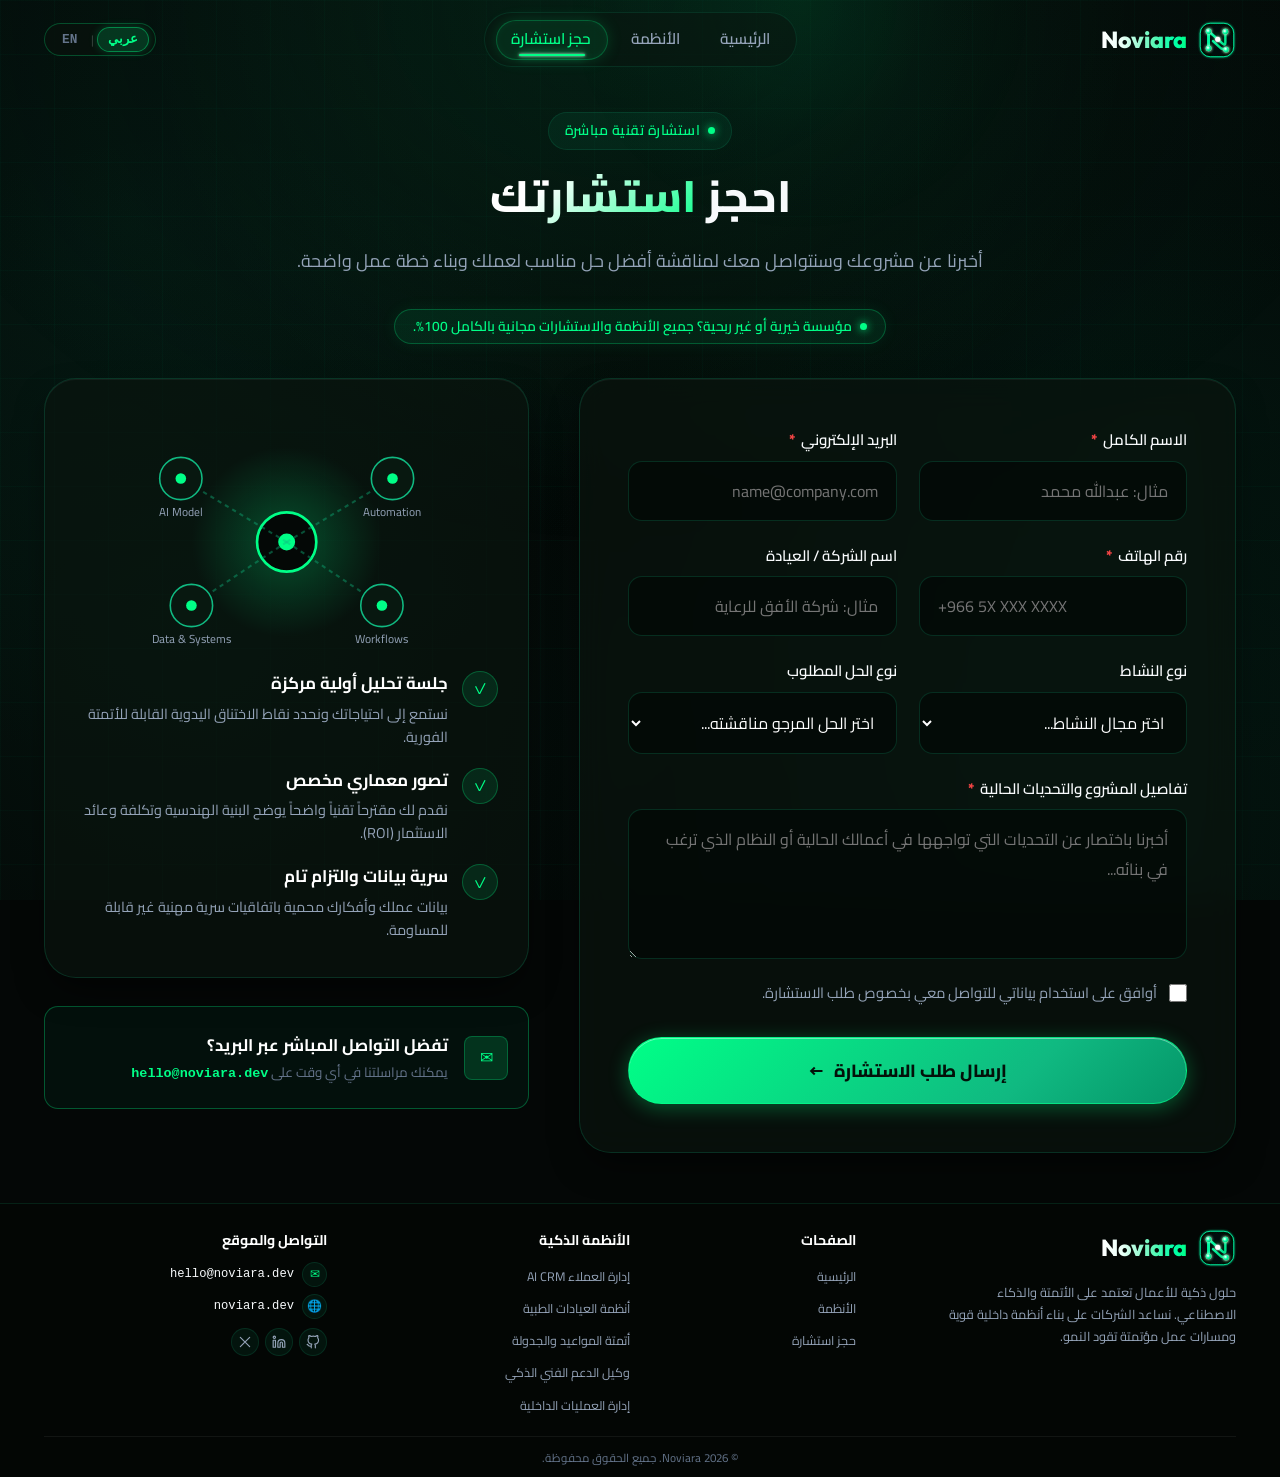
==== consultation.html @ 5fcab83d "wefjwkjfw" ====
<!DOCTYPE html>
<html lang="ar" dir="rtl">
<head>
  <meta charset="UTF-8">
  <meta name="viewport" content="width=device-width, initial-scale=1.0">
  <title>احجز استشارتك | Noviara</title>
  <meta name="description" content="احجز استشارة تقنية مخصصة مع فريق Noviara لمناقشة أتمتة أعمالك وبناء أنظمة ذكية تعتمد على الذكاء الاصطناعي.">
  <link rel="canonical" href="https://noviara.dev/consultation.html">

  <!-- Instant language & direction initialization -->
  <script>
    (function () {
      try {
        var params = new URLSearchParams(window.location.search);
        var urlLang = params.get('lang');
        var cookieMatch = document.cookie.match(/(?:^|;\s*)noviara_language=([^;]+)/);
        var cookieLang = cookieMatch ? cookieMatch[1] : null;
        var storageLang = localStorage.getItem('noviara_language') || localStorage.getItem('language');
        var sessionLang = sessionStorage.getItem('noviara_language');
        var lang = (urlLang === 'en' || urlLang === 'ar') ? urlLang : (storageLang || sessionLang || cookieLang || 'ar');
        if (lang === 'en' || lang === 'ar') {
          try { localStorage.setItem('noviara_language', lang); } catch (e) {}
          try { sessionStorage.setItem('noviara_language', lang); } catch (e) {}
        }
        document.documentElement.lang = lang;
        document.documentElement.dir = (lang === 'en') ? 'ltr' : 'rtl';
      } catch (e) { }
    })();
  </script>

  <!-- Open Graph -->
  <meta property="og:type" content="website">
  <meta property="og:url" content="https://noviara.dev/consultation.html">
  <meta property="og:title" content="احجز استشارتك | Noviara">
  <meta property="og:description" content="أخبرنا عن مشروعك وسنتواصل معك لمناقشة أفضل حل مناسب لعملك وبناء خطة عمل واضحة.">
  <meta property="og:site_name" content="Noviara">
  <meta property="og:image" content="https://noviara.dev/assets/images/og-preview.svg">
  <meta property="og:image:width" content="1200">
  <meta property="og:image:height" content="630">

  <!-- Twitter Card -->
  <meta name="twitter:card" content="summary_large_image">
  <meta name="twitter:title" content="احجز استشارتك | Noviara">
  <meta name="twitter:description" content="أخبرنا عن مشروعك وسنتواصل معك لمناقشة أفضل حل مناسب لعملك.">
  <meta name="twitter:image" content="https://noviara.dev/assets/images/og-preview.svg">
  <meta name="theme-color" content="#040706">

  <!-- Favicon -->
  <link rel="icon" type="image/svg+xml" href="assets/images/favicon.svg?v=3">

  <!-- Google Fonts (Optimized Non-blocking) -->
  <link rel="preconnect" href="https://fonts.googleapis.com">
  <link rel="preconnect" href="https://fonts.gstatic.com" crossorigin>
  <link rel="stylesheet" href="https://fonts.googleapis.com/css2?family=Cairo:wght@300;400;500;600;700;800;900&family=IBM+Plex+Sans+Arabic:wght@300;400;500;600;700&family=Outfit:wght@600;700;800;900&display=swap">

  <!-- Stylesheet -->
  <link rel="stylesheet" href="css/style.css">
</head>
<body>
  <a href="#main-content" class="skip-link" data-i18n="skip_link">تخطي إلى المحتوى الرئيسي</a>

  <!-- Ambient Cursor Glow for Desktop -->
  <div class="cursor-ambient-glow" aria-hidden="true"></div>

  <!-- Background Grid Subtle Texture -->
  <div class="bg-grid-overlay" aria-hidden="true"></div>

  <!-- Header / Navigation -->
  <header class="site-header" id="site-header">
    <div class="container header-container">
      <!-- Logo on right (in RTL) -->
      <a href="index.html" class="brand-logo" aria-label="Noviara الصفحة الرئيسية" data-i18n-aria="brand_title">
        <div class="logo-icon" aria-hidden="true">
          <img src="assets/images/logo-icon.svg?v=3" alt="Noviara" width="38" height="38">
        </div>
        <span class="brand-name">Noviara</span>
      </a>

      <!-- Navigation in Center -->
      <nav class="main-nav" aria-label="التنقل الأساسي" data-i18n-aria="nav_aria">
        <ul class="nav-links">
          <div class="nav-indicator" aria-hidden="true"></div>
          <li><a href="index.html" class="nav-link" data-i18n="nav_home">الرئيسية</a></li>
          <li><a href="systems.html" class="nav-link" data-i18n="nav_systems">الأنظمة</a></li>
          <li><a href="consultation.html" class="nav-link active" data-i18n="nav_consultation">حجز استشارة</a></li>
        </ul>
      </nav>

      <!-- Header Actions (in RTL) -->
      <div class="header-actions">
        <!-- Language Switcher (AR ⇄ EN) -->
        <div class="lang-switcher" role="group" aria-label="تبديل اللغة / Switch Language">
          <button type="button" class="lang-btn lang-btn-ar active" data-lang="ar" aria-label="العربية">عربي</button>
          <span class="lang-divider" aria-hidden="true">|</span>
          <button type="button" class="lang-btn lang-btn-en" data-lang="en" aria-label="English">EN</button>
        </div>

        <!-- Mobile Toggle Button -->
        <button class="mobile-toggle" aria-label="فتح القائمة الرئيسية" aria-expanded="false" aria-controls="mobile-menu-drawer" data-i18n-aria="mobile_toggle_aria">
          <span></span>
          <span></span>
        </button>
      </div>
    </div>
  </header>

  <!-- Mobile Menu Drawer -->
  <div class="mobile-menu" id="mobile-menu-drawer" aria-hidden="true">
    <div class="mobile-menu-links">
      <a href="index.html" class="mobile-menu-link">
        <span data-i18n="nav_home">الرئيسية</span>
        <span>←</span>
      </a>
      <a href="systems.html" class="mobile-menu-link">
        <span data-i18n="nav_systems">الأنظمة</span>
        <span>←</span>
      </a>
      <a href="consultation.html" class="mobile-menu-link active">
        <span data-i18n="nav_consultation">حجز استشارة</span>
        <span>←</span>
      </a>
    </div>
    <div class="mobile-lang-switcher-wrap">
      <div class="lang-switcher" role="group" aria-label="تبديل اللغة / Switch Language">
        <button type="button" class="lang-btn lang-btn-ar active" data-lang="ar">عربي</button>
        <span class="lang-divider" aria-hidden="true">|</span>
        <button type="button" class="lang-btn lang-btn-en" data-lang="en">EN</button>
      </div>
    </div>
    <a href="consultation.html" class="btn btn-primary mobile-menu-cta">
      <span data-i18n="nav_cta_mobile">احجز استشارتك الآن</span>
      <span class="btn-icon">←</span>
    </a>
  </div>

  <!-- Main Content -->
  <main id="main-content">

    <section class="consultation-section">
      <div class="container">
        
        <!-- Section Header -->
        <div class="section-header reveal">
          <div class="section-tag">
            <span class="dot"></span>
            <span data-i18n="consult_tag">استشارة تقنية مباشرة</span>
          </div>
          <h1 class="section-title">
            <span data-i18n="consult_title_1">احجز</span> <span class="text-gradient" data-i18n="consult_title_2">استشارتك</span>
          </h1>
          <p class="section-subtitle" data-i18n="consult_subtitle">
            أخبرنا عن مشروعك وسنتواصل معك لمناقشة أفضل حل مناسب لعملك وبناء خطة عمل واضحة.
          </p>
          <div style="margin-top: 18px;">
            <div class="systems-impact-pill">
              <span class="impact-badge-dot"></span>
              <span data-i18n="systems_impact_note">مؤسسة خيرية أو غير ربحية؟ جميع الأنظمة والاستشارات مجانية بالكامل 100%.</span>
            </div>
          </div>
        </div>

        <!-- Consultation Two-Column Layout -->
        <div class="consultation-layout">
          
          <!-- Column 1: Consultation Form & Success State -->
          <div class="consultation-form-card reveal">

            <!-- Active Form -->
            <form id="consultation-form" novalidate>
              <div class="form-grid">
                
                <!-- Field 1: Full Name (Required) -->
                <div class="form-group" data-field="fullName">
                  <label for="fullName" class="form-label">
                    <span data-i18n="form_name_label">الاسم الكامل</span>
                    <span class="required-dot" title="مطلوب">*</span>
                  </label>
                  <input type="text" id="fullName" class="form-control" placeholder="مثال: عبدالله محمد" data-i18n-placeholder="form_name_placeholder" autocomplete="name" required>
                  <div class="form-error-msg" role="alert" data-i18n="form_name_error">يرجى إدخال اسمك الكامل بشكل صحيح (3 أحرف على الأقل).</div>
                </div>

                <!-- Field 2: Email (Required) -->
                <div class="form-group" data-field="email">
                  <label for="email" class="form-label">
                    <span data-i18n="form_email_label">البريد الإلكتروني</span>
                    <span class="required-dot" title="مطلوب">*</span>
                  </label>
                  <input type="email" id="email" class="form-control" placeholder="name@company.com" data-i18n-placeholder="form_email_placeholder" autocomplete="email" required>
                  <div class="form-error-msg" role="alert" data-i18n="form_email_error">يرجى إدخال بريد إلكتروني صحيح (مثال: name@company.com).</div>
                </div>

                <!-- Field 3: Phone (Required) -->
                <div class="form-group" data-field="phone">
                  <label for="phone" class="form-label">
                    <span data-i18n="form_phone_label">رقم الهاتف</span>
                    <span class="required-dot" title="مطلوب">*</span>
                  </label>
                  <input type="tel" id="phone" class="form-control" placeholder="+966 5X XXX XXXX" data-i18n-placeholder="form_phone_placeholder" autocomplete="tel" required>
                  <div class="form-error-msg" role="alert" data-i18n="form_phone_error">يرجى إدخال رقم هاتف صحيح مع مفتاح الدولة أو كود الاتصال.</div>
                </div>

                <!-- Field 4: Company Name (Optional) -->
                <div class="form-group">
                  <label for="companyName" class="form-label">
                    <span data-i18n="form_company_label">اسم الشركة / العيادة</span>
                  </label>
                  <input type="text" id="companyName" class="form-control" placeholder="مثال: شركة الأفق للرعاية" data-i18n-placeholder="form_company_placeholder" autocomplete="organization">
                </div>

                <!-- Field 5: Business Type / Industry (Optional) -->
                <div class="form-group">
                  <label for="businessType" class="form-label">
                    <span data-i18n="form_business_type_label">نوع النشاط</span>
                  </label>
                  <select id="businessType" class="form-control">
                    <option value="" data-i18n="opt_select_industry">اختر مجال النشاط...</option>
                    <option value="clinic" data-i18n="opt_clinic">عيادات ومراكز طبية</option>
                    <option value="company" data-i18n="opt_company">شركة تجارية أو مهنية</option>
                    <option value="startup" data-i18n="opt_startup">شركة ناشئة (Startup)</option>
                    <option value="ecommerce" data-i18n="opt_ecommerce">متجر إلكتروني</option>
                    <option value="consulting" data-i18n="opt_consulting">مكتب استشارات</option>
                    <option value="realestate" data-i18n="opt_realestate">عقارات وإدارة أملاك</option>
                    <option value="other" data-i18n="opt_other">قطاع آخر</option>
                  </select>
                </div>

                <!-- Field 6: Solution Type -->
                <div class="form-group">
                  <label for="solutionType" class="form-label">
                    <span data-i18n="form_solution_type_label">نوع الحل المطلوب</span>
                  </label>
                  <select id="solutionType" class="form-control">
                    <option value="" data-i18n="opt_select_solution">اختر الحل المرجو مناقشته...</option>
                    <option value="ai-automation" data-i18n="opt_ai_automation">أتمتة العمليات بالذكاء الاصطناعي (AI Automation)</option>
                    <option value="crm" data-i18n="opt_crm">نظام إدارة العملاء الذكي (AI + CRM)</option>
                    <option value="clinic-system" data-i18n="opt_clinic_system">نظام إدارة العيادات والمراكز الطبية</option>
                    <option value="scheduling" data-i18n="opt_scheduling">نظام أتمتة المواعيد والجدولة</option>
                    <option value="support-agent" data-i18n="opt_support_agent">وكيل خدمة العملاء الذكي (AI Support)</option>
                    <option value="internal-system" data-i18n="opt_internal_system">نظام إدارة داخلي مخصص (Internal ERP)</option>
                    <option value="analytics" data-i18n="opt_analytics">نظام تحليلات وتقارير تنبؤية</option>
                    <option value="custom" data-i18n="opt_custom_solution">استشارة عامة لتحديد الحل الأنسب</option>
                  </select>
                </div>

                <!-- Field 7: Project Details (Required - min length) -->
                <div class="form-group full-width" data-field="projectDetails">
                  <label for="projectDetails" class="form-label">
                    <span data-i18n="form_details_label">تفاصيل المشروع والتحديات الحالية</span>
                    <span class="required-dot" title="مطلوب">*</span>
                  </label>
                  <textarea id="projectDetails" class="form-control" rows="4" placeholder="أخبرنا باختصار عن التحديات التي تواجهها في أعمالك الحالية أو النظام الذي ترغب في بنائه..." data-i18n-placeholder="form_details_placeholder" required></textarea>
                  <div class="form-error-msg" role="alert" data-i18n="form_details_error">يرجى كتابة تفاصيل مشروعك (على الأقل 10 أحرف).</div>
                </div>

                <!-- Field 8: Consent Checkbox (Required) -->
                <div class="form-group full-width" data-field="termsAgreement">
                  <label class="form-checkbox-label">
                    <input type="checkbox" id="termsAgreement" required>
                    <span data-i18n="form_terms_text">أوافق على استخدام بياناتي للتواصل معي بخصوص طلب الاستشارة.</span>
                  </label>
                  <div class="form-error-msg" role="alert" data-i18n="form_terms_error">يرجى الموافقة على شروط التواصل للمتابعة.</div>
                </div>

              </div>

              <!-- Submit Button -->
              <div style="margin-top: 32px;">
                <button type="submit" id="submit-consult-btn" class="btn btn-primary btn-lg btn-glow-pulse" style="width: 100%;">
                  <span data-i18n="form_submit_btn">إرسال طلب الاستشارة</span>
                  <span class="btn-icon">←</span>
                </button>
              </div>
            </form>

            <!-- Success State View (Revealed after valid submit) -->
            <div id="form-success-box" class="form-success-box" aria-live="polite">
              <div class="success-icon-wrap" aria-hidden="true">
                <svg width="44" height="44" viewBox="0 0 24 24" fill="none" stroke="currentColor" stroke-width="3" stroke-linecap="round" stroke-linejoin="round">
                  <polyline points="20 6 9 17 4 12"></polyline>
                </svg>
              </div>
              <h2 class="success-title" data-i18n="success_title">تم استلام طلبك بنجاح</h2>
              <p class="success-desc" data-i18n="success_desc">
                شكرًا لتواصلك مع Noviara. تم استلام تفاصيل مشروعك، وسيقوم أحد مهندسينا بدراستها والتواصل معك قريبًا لمناقشة أفضل خطة حلول تناسب عملك.
              </p>
              
              <div class="reference-ticket">
                <span data-i18n="success_ref_label">رقم التذكرة المرجعي:</span>
                <strong id="ticket-ref-code">NOV-2026-8491</strong>
              </div>

              <div class="success-actions" style="display: flex; gap: 14px; justify-content: center; flex-wrap: wrap;">
                <a id="whatsapp-confirm-btn" href="#" target="_blank" rel="noopener noreferrer" class="btn btn-primary btn-glow-pulse" style="background: linear-gradient(135deg, #25D366 0%, #128C7E 100%); border-color: #25D366; color: #ffffff;">
                  <span data-i18n="success_whatsapp_btn">متابعة فورية عبر واتساب</span>
                  <span class="btn-icon">💬</span>
                </a>
                <button type="button" id="reset-form-btn" class="btn btn-secondary">
                  <span data-i18n="success_reset_btn">إرسال طلب استشارة آخر</span>
                </button>
              </div>
            </div>

          </div>

          <!-- Column 2: Side Visual & Trust Features -->
          <div class="consultation-info-col reveal reveal-delay-2">
            
            <div class="consultation-visual-canvas-card">
              <!-- Animated SVG Illustration for Connected Workflows -->
              <div class="consultation-graphic-svg" aria-hidden="true">
                <svg viewBox="0 0 400 240" fill="none" xmlns="http://www.w3.org/2000/svg">
                  <defs>
                    <radialGradient id="consult-grad" cx="50%" cy="50%" r="50%">
                      <stop offset="0%" stop-color="#00ff87" stop-opacity="0.25"/>
                      <stop offset="100%" stop-color="#00ff87" stop-opacity="0"/>
                    </radialGradient>
                  </defs>
                  
                  <circle cx="200" cy="120" r="90" fill="url(#consult-grad)"/>
                  
                  <!-- Central Connected System -->
                  <circle cx="200" cy="120" r="28" fill="#040806" stroke="#00ff87" stroke-width="2.5"/>
                  <circle cx="200" cy="120" r="8" fill="#00ff87"/>
                  
                  <!-- Satellite Nodes -->
                  <g>
                    <!-- Node 1: AI Brain -->
                    <line x1="200" y1="120" x2="100" y2="60" stroke="rgba(16, 185, 129, 0.4)" stroke-width="2" stroke-dasharray="4,4"/>
                    <circle cx="100" cy="60" r="20" fill="#081810" stroke="#10b981" stroke-width="1.5"/>
                    <circle cx="100" cy="60" r="5" fill="#00ff87"/>
                    <text x="100" y="95" fill="#94a3b8" font-size="11" font-family="'Cairo', sans-serif" text-anchor="middle">AI Model</text>
                    
                    <!-- Node 2: Automation -->
                    <line x1="200" y1="120" x2="300" y2="60" stroke="rgba(16, 185, 129, 0.4)" stroke-width="2" stroke-dasharray="4,4"/>
                    <circle cx="300" cy="60" r="20" fill="#081810" stroke="#10b981" stroke-width="1.5"/>
                    <circle cx="300" cy="60" r="5" fill="#00ff87"/>
                    <text x="300" y="95" fill="#94a3b8" font-size="11" font-family="'Cairo', sans-serif" text-anchor="middle">Automation</text>
                    
                    <!-- Node 3: Database & CRM -->
                    <line x1="200" y1="120" x2="110" y2="180" stroke="rgba(16, 185, 129, 0.4)" stroke-width="2" stroke-dasharray="4,4"/>
                    <circle cx="110" cy="180" r="20" fill="#081810" stroke="#10b981" stroke-width="1.5"/>
                    <circle cx="110" cy="180" r="5" fill="#00ff87"/>
                    <text x="110" y="215" fill="#94a3b8" font-size="11" font-family="'Cairo', sans-serif" text-anchor="middle">Data & Systems</text>
                    
                    <!-- Node 4: Workflows -->
                    <line x1="200" y1="120" x2="290" y2="180" stroke="rgba(16, 185, 129, 0.4)" stroke-width="2" stroke-dasharray="4,4"/>
                    <circle cx="290" cy="180" r="20" fill="#081810" stroke="#10b981" stroke-width="1.5"/>
                    <circle cx="290" cy="180" r="5" fill="#00ff87"/>
                    <text x="290" y="215" fill="#94a3b8" font-size="11" font-family="'Cairo', sans-serif" text-anchor="middle">Workflows</text>
                  </g>
                </svg>
              </div>

              <!-- Perks & Consultation Guarantees -->
              <div class="info-perks-list">
                <div class="info-perk-item">
                  <div class="info-perk-icon">✓</div>
                  <div class="info-perk-text">
                    <h4 data-i18n="side_perk1_title">جلسة تحليل أولية مركزة</h4>
                    <p data-i18n="side_perk1_desc">نستمع إلى احتياجاتك ونحدد نقاط الاختناق اليدوية القابلة للأتمتة الفورية.</p>
                  </div>
                </div>

                <div class="info-perk-item">
                  <div class="info-perk-icon">✓</div>
                  <div class="info-perk-text">
                    <h4 data-i18n="side_perk2_title">تصور معماري مخصص</h4>
                    <p data-i18n="side_perk2_desc">نقدم لك مقترحاً تقنياً واضحاً يوضح البنية الهندسية وتكلفة وعائد الاستثمار (ROI).</p>
                  </div>
                </div>

                <div class="info-perk-item">
                  <div class="info-perk-icon">✓</div>
                  <div class="info-perk-text">
                    <h4 data-i18n="side_perk3_title">سرية بيانات والتزام تام</h4>
                    <p data-i18n="side_perk3_desc">بيانات عملك وأفكارك محمية باتفاقيات سرية مهنية غير قابلة للمساومة.</p>
                  </div>
                </div>
              </div>
            </div>

            <!-- Direct Contact Card -->
            <div class="sector-card" style="background: rgba(16, 185, 129, 0.05); border-color: rgba(0, 255, 135, 0.3);">
              <div class="sector-icon" style="background: rgba(0, 255, 135, 0.15);">
                ✉
              </div>
              <div class="sector-info">
                <h4 data-i18n="side_direct_contact_title">تفضل التواصل المباشر عبر البريد؟</h4>
                <p><span data-i18n="side_direct_contact_sub">يمكنك مراسلتنا في أي وقت على</span> <a href="mailto:hello@noviara.dev" style="color: var(--green-neon); font-family: var(--font-mono); font-weight: 700;">hello@noviara.dev</a></p>
              </div>
            </div>

          </div>

        </div>

      </div>
    </section>

  </main>

  <!-- Footer -->
  <footer class="site-footer">
    <div class="container">
      <div class="footer-top">
        <!-- Brand Info -->
        <div class="footer-brand">
          <a href="index.html" class="brand-logo" aria-label="Noviara" data-i18n-aria="brand_title">
            <div class="logo-icon" aria-hidden="true">
              <img src="assets/images/logo-icon.svg?v=3" alt="Noviara" width="38" height="38">
            </div>
            <span class="brand-name">Noviara</span>
          </a>
          <p data-i18n="footer_desc">
            حلول ذكية للأعمال تعتمد على الأتمتة والذكاء الاصطناعي. نساعد الشركات على بناء أنظمة داخلية قوية ومسارات عمل مؤتمتة تقود النمو.
          </p>
        </div>

        <!-- Links Column 1 -->
        <div class="footer-col">
          <h4 class="footer-col-title" data-i18n="footer_col_pages">الصفحات</h4>
          <ul class="footer-links-list">
            <li><a href="index.html" data-i18n="nav_home">الرئيسية</a></li>
            <li><a href="systems.html" data-i18n="nav_systems">الأنظمة</a></li>
            <li><a href="consultation.html" data-i18n="nav_consultation">حجز استشارة</a></li>
          </ul>
        </div>

        <!-- Links Column 2 -->
        <div class="footer-col">
          <h4 class="footer-col-title" data-i18n="footer_col_systems">الأنظمة الذكية</h4>
          <ul class="footer-links-list">
            <li><a href="systems.html#system-crm" data-i18n="footer_crm">إدارة العملاء AI CRM</a></li>
            <li><a href="systems.html#system-clinic" data-i18n="footer_clinic">أنظمة العيادات الطبية</a></li>
            <li><a href="systems.html#system-scheduling" data-i18n="footer_scheduling">أتمتة المواعيد والجدولة</a></li>
            <li><a href="systems.html#system-support" data-i18n="footer_support">وكيل الدعم الفني الذكي</a></li>
            <li><a href="systems.html#system-erp" data-i18n="footer_erp">إدارة العمليات الداخلية</a></li>
          </ul>
        </div>

        <!-- Contact & Domain -->
        <div class="footer-col">
          <h4 class="footer-col-title" data-i18n="footer_col_contact">التواصل والموقع</h4>
          <div class="footer-contact-item">
            <span class="footer-contact-icon">✉</span>
            <a href="mailto:hello@noviara.dev">hello@noviara.dev</a>
          </div>
          <div class="footer-contact-item">
            <span class="footer-contact-icon">🌐</span>
            <a href="https://noviara.dev">noviara.dev</a>
          </div>
          <div class="social-pills-row">
            <a href="https://github.com/noviara" target="_blank" rel="noopener noreferrer" class="social-pill" aria-label="GitHub Noviara" title="GitHub">
              <svg width="18" height="18" viewBox="0 0 24 24" fill="none" stroke="currentColor" stroke-width="2" stroke-linecap="round" stroke-linejoin="round">
                <path d="M9 19c-5 1.5-5-2.5-7-3m14 6v-3.87a3.37 3.37 0 0 0-.94-2.61c3.14-.35 6.44-1.54 6.44-7A5.44 5.44 0 0 0 20 4.77 5.07 5.07 0 0 0 19.91 1S18.73.65 16 2.48a13.38 13.38 0 0 0-7 0C6.27.65 5.09 1 5.09 1A5.07 5.07 0 0 0 5 4.77a5.44 5.44 0 0 0-1.5 3.78c0 5.42 3.3 6.61 6.44 7A3.37 3.37 0 0 0 9 18.13V22"></path>
              </svg>
            </a>
            <a href="https://linkedin.com/company/noviara" target="_blank" rel="noopener noreferrer" class="social-pill" aria-label="LinkedIn Noviara" title="LinkedIn">
              <svg width="18" height="18" viewBox="0 0 24 24" fill="none" stroke="currentColor" stroke-width="2" stroke-linecap="round" stroke-linejoin="round">
                <path d="M16 8a6 6 0 0 1 6 6v7h-4v-7a2 2 0 0 0-2-2 2 2 0 0 0-2 2v7h-4v-7a6 6 0 0 1 6-6z"></path>
                <rect x="2" y="9" width="4" height="12"></rect>
                <circle cx="4" cy="4" r="2"></circle>
              </svg>
            </a>
            <a href="https://x.com/noviara_dev" target="_blank" rel="noopener noreferrer" class="social-pill" aria-label="X Noviara" title="X">
              <svg width="18" height="18" viewBox="0 0 24 24" fill="none" stroke="currentColor" stroke-width="2" stroke-linecap="round" stroke-linejoin="round">
                <path d="M4 4l16 16M4 20L20 4"></path>
              </svg>
            </a>
          </div>
        </div>
      </div>

      <div class="footer-bottom">
        <p data-i18n="footer_copy">© 2026 Noviara. جميع الحقوق محفوظة.</p>
      </div>
    </div>
  </footer>

  <!-- Scripts -->
  <script src="js/i18n.js"></script>
  <script src="js/form.js"></script>
  <script src="js/main.js"></script>
</body>
</html>
---- css/style.css ----
/* ==========================================================================
   NOVIARA - Core Stylesheet
   Futuristic, Premium AI Automation & Business Systems
   Domain: noviara.dev | Arabic RTL First
   ========================================================================== */
/* --- Root Design System & Variables --- */
:root {
  /* Colors */
  --bg-primary: #040706;
  --bg-surface: #070e0a;
  --bg-surface-elevated: #0c1811;
  --bg-card: rgba(10, 21, 15, 0.65);
  --bg-card-hover: rgba(14, 28, 20, 0.85);
  --bg-glass: rgba(7, 14, 10, 0.75);
  
  /* Green Palette */
  --green-primary: #10b981;
  --green-neon: #00ff87;
  --green-accent: #05f283;
  --green-light: #6ee7b7;
  --green-dark: #043d2c;
  --green-deep: #022419;
  
  /* Glows */
  --green-glow: rgba(0, 255, 135, 0.25);
  --green-glow-subtle: rgba(16, 185, 129, 0.12);
  --green-glow-strong: rgba(0, 255, 135, 0.45);
  --glow-radial: radial-gradient(circle, rgba(0, 255, 135, 0.15) 0%, rgba(4, 7, 6, 0) 70%);
  
  /* Borders */
  --border-subtle: rgba(16, 185, 129, 0.15);
  --border-card: rgba(16, 185, 129, 0.2);
  --border-hover: rgba(0, 255, 135, 0.5);
  --border-focus: rgba(0, 255, 135, 0.6);
  
  /* Typography */
  --text-primary: #f8fafc;
  --text-secondary: #94a3b8;
  --text-muted: #64748b;
  --text-light: #ffffff;
  --text-green: #00ff87;
  
  /* Fonts */
  --font-main: 'Cairo', 'IBM Plex Sans Arabic', -apple-system, BlinkMacSystemFont, 'Segoe UI', Roboto, sans-serif;
  --font-display: 'Cairo', sans-serif;
  --font-mono: 'SFMono-Regular', Consolas, 'Liberation Mono', Menlo, Courier, monospace;
  
  /* Layout & Metrics */
  --container-max: 1240px;
  --header-height: 80px;
  --radius-sm: 8px;
  --radius-md: 14px;
  --radius-lg: 22px;
  --radius-xl: 32px;
  --radius-full: 9999px;
  
  /* Transitions */
  --transition-fast: 0.2s cubic-bezier(0.16, 1, 0.3, 1);
  --transition-base: 0.35s cubic-bezier(0.16, 1, 0.3, 1);
  --transition-smooth: 0.5s cubic-bezier(0.16, 1, 0.3, 1);
  --transition-spring: 0.6s cubic-bezier(0.34, 1.56, 0.64, 1);
  
  /* Shadows */
  --shadow-sm: 0 4px 12px rgba(0, 0, 0, 0.4);
  --shadow-card: 0 16px 36px -10px rgba(0, 0, 0, 0.7), inset 0 1px 0 rgba(255, 255, 255, 0.05);
  --shadow-card-hover: 0 24px 48px -12px rgba(0, 255, 135, 0.15), 0 0 25px rgba(0, 255, 135, 0.1), inset 0 1px 0 rgba(0, 255, 135, 0.2);
  --shadow-glow: 0 0 30px rgba(0, 255, 135, 0.25);
  --shadow-glow-lg: 0 0 60px rgba(0, 255, 135, 0.3);
}

/* --- Base & Reset --- */
*, *::before, *::after {
  box-sizing: border-box;
  margin: 0;
  padding: 0;
}

html {
  font-size: 16px;
  scroll-behavior: smooth;
  -webkit-font-smoothing: antialiased;
  -moz-osx-font-smoothing: grayscale;
  text-rendering: optimizeLegibility;
  background-color: var(--bg-primary);
  color: var(--text-primary);
  direction: rtl;
  overflow-x: hidden;
  max-width: 100%;
}

/* --- Cross-Document View Transitions --- */
@view-transition {
  navigation: auto;
}

::view-transition-old(root) {
  animation: 160ms cubic-bezier(0.4, 0, 1, 1) both vt-page-fade-out;
}

::view-transition-new(root) {
  animation: 240ms cubic-bezier(0, 0, 0.2, 1) both vt-page-fade-in;
}

@keyframes vt-page-fade-out {
  from { opacity: 1; transform: scale(1); }
  to { opacity: 0; transform: scale(0.997); }
}

@keyframes vt-page-fade-in {
  from { opacity: 0; transform: scale(1.003); }
  to { opacity: 1; transform: scale(1); }
}

body {
  font-family: var(--font-main);
  background-color: var(--bg-primary);
  background-image: 
    radial-gradient(circle at 50% 0%, rgba(0, 255, 135, 0.08) 0%, transparent 45%),
    radial-gradient(circle at 10% 25%, rgba(4, 61, 44, 0.25) 0%, transparent 40%),
    radial-gradient(circle at 90% 45%, rgba(2, 36, 25, 0.35) 0%, transparent 45%),
    radial-gradient(circle at 15% 70%, rgba(16, 185, 129, 0.08) 0%, transparent 40%),
    radial-gradient(circle at 85% 90%, rgba(4, 61, 44, 0.25) 0%, transparent 45%);
  background-attachment: fixed;
  background-repeat: no-repeat;
  background-size: 100% 100%;
  color: var(--text-primary);
  line-height: 1.7;
  overflow-x: hidden;
  max-width: 100%;
  position: relative;
  min-height: 100vh;
  direction: rtl;
  text-align: right;
}

::selection {
  background-color: rgba(0, 255, 135, 0.25);
  color: #ffffff;
}

img, svg, canvas {
  display: block;
  max-width: 100%;
}

a {
  color: inherit;
  text-decoration: none;
  transition: color var(--transition-fast);
}

button, input, textarea, select {
  font-family: inherit;
  font-size: inherit;
  color: inherit;
  border: none;
  outline: none;
  background: none;
}

button {
  cursor: pointer;
}

ul, ol {
  list-style: none;
}

/* --- Accessibility & Focus --- */
:focus-visible {
  outline: 2px solid var(--green-neon);
  outline-offset: 3px;
}

.skip-link {
  position: absolute;
  top: -60px;
  right: 20px;
  background: var(--green-neon);
  color: #040806;
  font-weight: 700;
  padding: 10px 20px;
  border-radius: var(--radius-sm);
  z-index: 10000;
  transition: top 0.2s ease;
}

.skip-link:focus {
  top: 20px;
}

/* --- Container & Utilities --- */
.container {
  width: 100%;
  max-width: var(--container-max);
  margin-left: auto;
  margin-right: auto;
  padding-left: 24px;
  padding-right: 24px;
}

@media (max-width: 600px) {
  .container {
    padding-left: 16px;
    padding-right: 16px;
  }
}

.section {
  padding: 48px 0;
  position: relative;
}

@media (max-width: 768px) {
  .section {
    padding: 28px 0;
  }
}

.section-header {
  text-align: center;
  max-width: 760px;
  margin: 0 auto 34px;
}

@media (max-width: 768px) {
  .section-header {
    margin: 0 auto 24px;
  }
}

.section-tag {
  display: inline-flex;
  align-items: center;
  gap: 8px;
  padding: 6px 16px;
  background: rgba(16, 185, 129, 0.08);
  border: 1px solid var(--border-subtle);
  border-radius: var(--radius-full);
  color: var(--green-neon);
  font-size: 0.88rem;
  font-weight: 600;
  letter-spacing: 0.5px;
  margin-bottom: 18px;
}

.section-tag .dot {
  width: 7px;
  height: 7px;
  border-radius: 50%;
  background: var(--green-neon);
  box-shadow: 0 0 10px var(--green-neon);
  animation: pulse-dot 2s infinite ease-in-out;
}

.section-title {
  font-size: clamp(2rem, 3.5vw, 2.75rem);
  font-weight: 800;
  line-height: 1.3;
  margin-bottom: 20px;
  color: var(--text-primary);
}

.section-title .text-gradient {
  background: linear-gradient(135deg, #ffffff 30%, var(--green-neon) 100%);
  -webkit-background-clip: text;
  -webkit-text-fill-color: transparent;
}

.section-subtitle {
  font-size: 1.12rem;
  color: var(--text-secondary);
  line-height: 1.8;
}

/* --- Background Noise & Grid Overlay --- */
.bg-grid-overlay {
  position: fixed;
  top: 0;
  left: 0;
  right: 0;
  bottom: 0;
  background-image: 
    linear-gradient(to right, rgba(16, 185, 129, 0.045) 1px, transparent 1px),
    linear-gradient(to bottom, rgba(16, 185, 129, 0.045) 1px, transparent 1px);
  background-size: 54px 54px;
  pointer-events: none;
  z-index: 0;
  opacity: 0.9;
}

.bg-radial-glow {
  position: absolute;
  width: min(500px, 80vw);
  height: min(500px, 80vw);
  border-radius: 50%;
  background: radial-gradient(circle, rgba(0, 255, 135, 0.12) 0%, rgba(4, 7, 6, 0) 70%);
  pointer-events: none;
  z-index: 0;
  filter: blur(40px);
}

/* --- Interactive Ambient Cursor Glow --- */
.cursor-ambient-glow {
  position: fixed;
  width: 480px;
  height: 480px;
  border-radius: 50%;
  background: radial-gradient(circle, rgba(0, 255, 135, 0.07) 0%, rgba(16, 185, 129, 0.02) 40%, rgba(4, 7, 6, 0) 70%);
  pointer-events: none;
  z-index: 1;
  transform: translate(-50%, -50%);
  transition: opacity 0.4s ease;
  will-change: transform;
}

@media (max-width: 1024px) {
  .cursor-ambient-glow {
    display: none;
  }
}

/* --- Header / Navigation --- */
.site-header {
  position: fixed;
  top: 0;
  right: 0;
  left: 0;
  height: var(--header-height);
  z-index: 1000;
  transition: background-color var(--transition-base), border-color var(--transition-base), backdrop-filter var(--transition-base);
  border-bottom: 1px solid transparent;
  view-transition-name: main-site-header;
}

.site-header.scrolled {
  background-color: rgba(4, 7, 6, 0.85);
  backdrop-filter: blur(18px);
  -webkit-backdrop-filter: blur(18px);
  border-bottom: 1px solid rgba(16, 185, 129, 0.18);
  box-shadow: 0 10px 30px rgba(0, 0, 0, 0.5);
}

.header-container {
  display: flex;
  align-items: center;
  justify-content: space-between;
  height: 100%;
}

/* Brand Logo */
.brand-logo {
  display: inline-flex;
  align-items: center;
  gap: 11px;
  font-size: 1.45rem;
  font-weight: 800;
  letter-spacing: -0.5px;
  color: #ffffff;
  user-select: none;
  flex-shrink: 0;
  text-decoration: none;
  transition: transform 0.25s cubic-bezier(0.16, 1, 0.3, 1);
}

.brand-logo .logo-icon {
  width: 38px;
  height: 38px;
  display: flex;
  align-items: center;
  justify-content: center;
  position: relative;
  flex-shrink: 0;
  transition: transform 0.3s cubic-bezier(0.34, 1.56, 0.64, 1);
  will-change: transform;
}

.brand-logo .logo-icon::after {
  content: '';
  position: absolute;
  inset: -6px;
  border-radius: 14px;
  background: radial-gradient(circle, rgba(0, 255, 168, 0.45) 0%, transparent 72%);
  opacity: 0.3;
  transform: scale(0.9);
  pointer-events: none;
  z-index: -1;
  animation: neuralPulseGlow 3.5s ease-in-out infinite alternate;
  will-change: opacity, transform;
}

.brand-logo:hover {
  transform: translateY(-1px);
}

.brand-logo:hover .logo-icon {
  transform: scale(1.08);
}

.brand-logo:hover .logo-icon::after {
  opacity: 0.95;
  transform: scale(1.22);
  animation-play-state: paused;
}

.brand-logo .logo-icon img,
.brand-logo .logo-icon svg {
  width: 100%;
  height: 100%;
  display: block;
  object-fit: contain;
}

.brand-logo .brand-name {
  font-family: 'Outfit', 'Cairo', sans-serif;
  font-weight: 800;
  background: linear-gradient(90deg, #ffffff 0%, #ebfff8 24%, #60f7b8 60%, #00ffa8 85%, #00ff87 100%);
  -webkit-background-clip: text;
  -webkit-text-fill-color: transparent;
  letter-spacing: -0.3px;
  line-height: 1;
  transition: filter 0.3s ease, letter-spacing 0.3s ease;
}

.brand-logo:hover .brand-name {
  filter: drop-shadow(0 0 16px rgba(0, 255, 168, 0.45));
  letter-spacing: -0.1px;
}

@keyframes neuralPulseGlow {
  0% {
    opacity: 0.2;
    transform: scale(0.85);
  }
  100% {
    opacity: 0.75;
    transform: scale(1.12);
  }
}

/* Navigation Links */
.main-nav {
  display: flex;
  align-items: center;
}

.nav-links {
  display: flex;
  align-items: center;
  gap: 8px;
  background: rgba(10, 20, 15, 0.55);
  border: 1px solid var(--border-subtle);
  padding: 6px 10px;
  border-radius: var(--radius-full);
  backdrop-filter: blur(14px);
  -webkit-backdrop-filter: blur(14px);
  position: relative;
  isolation: isolate;
  list-style: none;
}

.nav-links li {
  list-style: none;
  display: flex;
  align-items: center;
}

.nav-indicator {
  position: absolute;
  top: 0;
  left: 0;
  border-radius: var(--radius-full);
  background: rgba(0, 255, 135, 0.09);
  border: 1px solid rgba(0, 255, 135, 0.25);
  box-shadow: 0 0 16px rgba(0, 255, 135, 0.16), inset 0 0 10px rgba(0, 255, 135, 0.05);
  pointer-events: none;
  z-index: 0;
  opacity: 0;
  transform: translate3d(0, 0, 0);
  transition: transform 0.32s cubic-bezier(0.16, 1, 0.3, 1),
              width 0.32s cubic-bezier(0.16, 1, 0.3, 1),
              height 0.32s cubic-bezier(0.16, 1, 0.3, 1),
              opacity 0.2s ease;
  will-change: transform, width, height;
}

.nav-indicator::after {
  content: '';
  position: absolute;
  bottom: 3px;
  left: 20%;
  right: 20%;
  height: 2px;
  background: var(--green-neon);
  border-radius: var(--radius-full);
  box-shadow: 0 0 8px var(--green-neon), 0 0 3px #ffffff;
}

.nav-link {
  font-size: 0.96rem;
  font-weight: 600;
  color: var(--text-secondary);
  padding: 7px 16px;
  border-radius: var(--radius-full);
  position: relative;
  z-index: 1;
  transition: color var(--transition-fast);
  display: inline-block;
  text-decoration: none;
  white-space: nowrap;
}

.nav-link:hover {
  color: #ffffff;
}

.nav-link.active {
  color: var(--green-neon);
}

/* Fallback styling when JS indicator has not yet initialized */
.nav-links:not(.indicator-active) .nav-link.active {
  background: rgba(0, 255, 135, 0.09);
  border: 1px solid rgba(0, 255, 135, 0.25);
  box-shadow: 0 0 14px rgba(0, 255, 135, 0.12);
}

.nav-links:not(.indicator-active) .nav-link.active::after {
  content: '';
  position: absolute;
  bottom: 3px;
  left: 20%;
  right: 20%;
  height: 2px;
  background: var(--green-neon);
  border-radius: 2px;
  box-shadow: 0 0 8px var(--green-neon);
}

/* Header Action / CTA */
.header-actions {
  display: flex;
  align-items: center;
  gap: 16px;
}

@media (min-width: 901px) {
  .brand-logo,
  .header-actions {
    flex: 1 1 0%;
  }
  .header-actions {
    justify-content: flex-end;
  }
}

/* --- Language Switcher (AR / EN) --- */
.lang-switcher {
  display: inline-flex;
  align-items: center;
  background: rgba(8, 18, 13, 0.75);
  border: 1px solid rgba(0, 255, 135, 0.25);
  border-radius: var(--radius-full);
  padding: 3px 6px;
  backdrop-filter: blur(12px);
  -webkit-backdrop-filter: blur(12px);
  gap: 2px;
  user-select: none;
  transition: all var(--transition-fast);
}

.lang-switcher:hover {
  border-color: rgba(0, 255, 135, 0.5);
  box-shadow: 0 0 14px rgba(0, 255, 135, 0.18);
}

.lang-btn {
  background: transparent;
  border: 1px solid transparent;
  color: var(--text-muted);
  font-family: var(--font-mono);
  font-size: 0.8rem;
  font-weight: 700;
  padding: 4px 10px;
  border-radius: var(--radius-full);
  cursor: pointer;
  transition: all var(--transition-fast);
  line-height: 1.2;
}

.lang-btn:hover {
  color: #ffffff;
}

.lang-btn.active {
  background: rgba(0, 255, 135, 0.16);
  color: var(--green-neon);
  border-color: rgba(0, 255, 135, 0.4);
  box-shadow: 0 0 10px rgba(0, 255, 135, 0.2);
}

.lang-divider {
  color: rgba(255, 255, 255, 0.2);
  font-size: 0.75rem;
  line-height: 1;
  padding: 0 1px;
}

.mobile-lang-switcher-wrap {
  display: flex;
  justify-content: center;
  margin: 16px 0;
}

/* Mobile Toggle */
.mobile-toggle {
  display: none;
  flex-direction: column;
  justify-content: center;
  align-items: center;
  width: 44px;
  height: 44px;
  border-radius: var(--radius-sm);
  background: rgba(16, 185, 129, 0.08);
  border: 1px solid var(--border-subtle);
  color: #ffffff;
  padding: 0;
  z-index: 1002;
  transition: background var(--transition-fast);
}

.mobile-toggle span {
  display: block;
  width: 22px;
  height: 2px;
  background-color: #ffffff;
  border-radius: 2px;
  transition: transform 0.3s ease, opacity 0.3s ease, background-color 0.3s ease;
}

.mobile-toggle span:nth-child(1) {
  transform: translateY(-4px);
}
.mobile-toggle span:nth-child(2) {
  transform: translateY(4px);
}

.mobile-toggle.active span:nth-child(1) {
  transform: translateY(1px) rotate(45deg);
  background-color: var(--green-neon);
}
.mobile-toggle.active span:nth-child(2) {
  transform: translateY(-1px) rotate(-45deg);
  background-color: var(--green-neon);
}

/* Mobile Drawer */
.mobile-menu {
  display: none;
}

@media (max-width: 900px) {
  .main-nav {
    display: none;
  }
  .header-actions .btn-header-cta {
    display: none;
  }
  .mobile-toggle {
    display: flex;
  }
  
  .mobile-menu {
    display: block;
    position: fixed;
    top: 0;
    right: 0;
    width: 100%;
    height: 100vh;
    background: rgba(4, 7, 6, 0.97);
    backdrop-filter: blur(25px);
    -webkit-backdrop-filter: blur(25px);
    z-index: 1001;
    padding: 100px 28px 40px;
    transform: translateY(-100%);
    opacity: 0;
    visibility: hidden;
    transition: transform 0.4s cubic-bezier(0.16, 1, 0.3, 1), opacity 0.3s ease, visibility 0.4s;
    overflow-y: auto;
  }
  
  .mobile-menu.open {
    transform: translateY(0);
    opacity: 1;
    visibility: visible;
  }
  
  .mobile-menu-links {
    display: flex;
    flex-direction: column;
    gap: 16px;
    margin-bottom: 36px;
  }
  
  .mobile-menu-link {
    font-size: 1.35rem;
    font-weight: 700;
    color: var(--text-primary);
    padding: 14px 18px;
    border-radius: var(--radius-md);
    background: rgba(16, 185, 129, 0.04);
    border: 1px solid var(--border-subtle);
    display: flex;
    align-items: center;
    justify-content: space-between;
    transition: all 0.2s ease;
  }
  
  .mobile-menu-link:hover,
  .mobile-menu-link.active {
    color: var(--green-neon);
    background: rgba(0, 255, 135, 0.08);
    border-color: var(--green-neon);
  }

  /* إخفاء مستطيل حجز استشارة من روابط القائمة في الموبايل لمنع التكرار البصري */
  .mobile-menu-links .mobile-menu-link[href*="consultation"] {
    display: none;
  }

  .mobile-menu-cta {
    width: 100%;
    text-align: center;
    padding: 16px;
    font-size: 1.1rem;
  }
}

/* --- Buttons --- */
.btn {
  display: inline-flex;
  align-items: center;
  justify-content: center;
  gap: 10px;
  font-weight: 700;
  border-radius: var(--radius-full);
  padding: 12px 26px;
  font-size: 0.98rem;
  transition: all var(--transition-base);
  position: relative;
  overflow: hidden;
  white-space: nowrap;
  user-select: none;
}

.btn-primary {
  background: linear-gradient(135deg, #00ff87 0%, #10b981 70%, #059669 100%);
  color: #031109;
  font-weight: 800;
  box-shadow: 0 4px 20px rgba(0, 255, 135, 0.3), inset 0 1px 0 rgba(255, 255, 255, 0.4);
  border: 1px solid rgba(0, 255, 135, 0.6);
}

.btn-primary:hover {
  transform: translateY(-2px);
  box-shadow: 0 8px 30px rgba(0, 255, 135, 0.45), 0 0 15px rgba(0, 255, 135, 0.3);
  color: #020b06;
}

.btn-primary:active {
  transform: translateY(0);
}

.btn-secondary {
  background: rgba(12, 24, 18, 0.6);
  color: #ffffff;
  border: 1px solid var(--border-subtle);
  backdrop-filter: blur(10px);
  -webkit-backdrop-filter: blur(10px);
}

.btn-secondary:hover {
  background: rgba(16, 185, 129, 0.15);
  border-color: var(--green-neon);
  color: var(--green-neon);
  transform: translateY(-2px);
  box-shadow: 0 4px 20px rgba(0, 255, 135, 0.15);
}

.btn-glow-pulse {
  animation: button-pulse 3s infinite ease-in-out;
}

@keyframes button-pulse {
  0%, 100% {
    box-shadow: 0 4px 20px rgba(0, 255, 135, 0.3);
  }
  50% {
    box-shadow: 0 4px 32px rgba(0, 255, 135, 0.55), 0 0 15px rgba(0, 255, 135, 0.3);
  }
}

.btn-lg {
  padding: 16px 36px;
  font-size: 1.1rem;
}

.btn-icon {
  display: inline-flex;
  align-items: center;
  justify-content: center;
  transition: transform var(--transition-fast);
}

.btn:hover .btn-icon {
  transform: translateX(-4px); /* in RTL, moving left is forward */
}

/* --- Hero Section --- */
.hero-section {
  min-height: 100vh;
  display: flex;
  align-items: center;
  position: relative;
  padding-top: calc(var(--header-height) + 30px);
  padding-bottom: 38px;
  overflow: hidden;
  max-width: 100vw;
  contain: paint;
}

.hero-section::after {
  content: '';
  position: absolute;
  bottom: 0;
  left: 0;
  right: 0;
  height: 90px;
  background: linear-gradient(to bottom, transparent 0%, rgba(4, 7, 6, 0.45) 50%, #040706 100%);
  pointer-events: none;
  z-index: 2;
}

#hero-canvas {
  position: absolute;
  top: 0;
  left: 0;
  width: 100%;
  height: 100%;
  pointer-events: auto;
  z-index: 1;
}

.hero-glow-bg {
  position: absolute;
  top: 15%;
  left: 50%;
  transform: translateX(-50%);
  width: min(650px, 90vw);
  height: min(650px, 90vw);
  border-radius: 50%;
  background: radial-gradient(circle, rgba(0, 255, 135, 0.14) 0%, rgba(16, 185, 129, 0.05) 40%, rgba(4, 7, 6, 0) 70%);
  filter: blur(50px);
  pointer-events: none;
  z-index: 1;
}

.hero-container {
  position: relative;
  z-index: 3;
  display: grid;
  grid-template-columns: 1.15fr 0.85fr;
  align-items: center;
  gap: clamp(32px, 4vw, 56px);
}

@media (max-width: 1024px) {
  .hero-container {
    grid-template-columns: 1fr;
    text-align: center;
    gap: 40px;
  }
}

@media (max-width: 600px) {
  .hero-section {
    min-height: auto;
    padding-top: calc(var(--header-height) + 16px);
    padding-bottom: 24px;
  }
  .hero-container {
    gap: 28px;
  }
}

.hero-content {
  max-width: 680px;
}

@media (max-width: 1024px) {
  .hero-content {
    margin: 0 auto;
  }
}

.hero-badge {
  display: inline-flex;
  align-items: center;
  gap: 10px;
  padding: 8px 20px;
  background: rgba(16, 185, 129, 0.08);
  border: 1px solid rgba(0, 255, 135, 0.25);
  border-radius: var(--radius-full);
  margin-bottom: 24px;
  backdrop-filter: blur(12px);
  -webkit-backdrop-filter: blur(12px);
  max-width: 100%;
}

@media (max-width: 480px) {
  .hero-badge {
    padding: 6px 12px;
    gap: 6px;
  }
  .hero-badge .badge-text {
    font-size: 0.8rem;
  }
}

.hero-badge .badge-icon {
  width: 8px;
  height: 8px;
  border-radius: 50%;
  background: var(--green-neon);
  box-shadow: 0 0 10px var(--green-neon);
  animation: pulse-dot 2s infinite ease-in-out;
}

.hero-badge .badge-text {
  font-size: 0.92rem;
  font-weight: 600;
  color: var(--green-neon);
  letter-spacing: 0.2px;
}

.hero-title {
  font-size: clamp(1.85rem, 5vw, 3.8rem);
  font-weight: 900;
  line-height: 1.3;
  margin-bottom: 24px;
  color: #ffffff;
  letter-spacing: -0.5px;
  word-break: break-word;
}

.hero-title .highlight {
  display: inline-block;
  background: linear-gradient(135deg, #ffffff 20%, var(--green-neon) 80%, #10b981 100%);
  -webkit-background-clip: text;
  -webkit-text-fill-color: transparent;
  position: relative;
}

.hero-description {
  font-size: clamp(1.05rem, 1.8vw, 1.25rem);
  line-height: 1.85;
  color: var(--text-secondary);
  margin-bottom: 38px;
  max-width: 620px;
}

.hero-actions {
  display: flex;
  align-items: center;
  gap: 18px;
  flex-wrap: wrap;
}

@media (max-width: 1024px) {
  .hero-actions {
    justify-content: center;
  }
}

.hero-metrics {
  display: grid;
  grid-template-columns: repeat(3, minmax(0, 1fr));
  gap: clamp(8px, 2.5vw, 28px);
  margin-top: clamp(28px, 4vw, 44px);
  padding-top: clamp(20px, 3vw, 28px);
  border-top: 1px solid rgba(16, 185, 129, 0.15);
  width: 100%;
}

.hero-metric-item {
  display: flex;
  flex-direction: column;
  gap: 4px;
  min-width: 0;
  text-align: start;
}

@media (max-width: 1024px) {
  .hero-metrics {
    max-width: 560px;
    margin-left: auto;
    margin-right: auto;
  }
  .hero-metric-item {
    text-align: center;
    align-items: center;
  }
}

@media (max-width: 480px) {
  .hero-metrics {
    gap: 6px;
    margin-top: 24px;
    padding-top: 16px;
  }
}

.hero-metric-value {
  font-size: clamp(1.15rem, 3.2vw, 1.85rem);
  font-weight: 800;
  color: #ffffff;
  font-family: var(--font-display);
  display: inline-flex;
  align-items: center;
  gap: 2px;
  line-height: 1.2;
  white-space: nowrap;
}

.hero-metric-value span {
  color: var(--green-neon);
}

.hero-metric-label {
  font-size: clamp(0.68rem, 1.4vw, 0.86rem);
  color: var(--text-muted);
  font-weight: 500;
  line-height: 1.35;
  word-break: normal;
  overflow-wrap: break-word;
}

/* --- Hero Abstract AI Visual Widget --- */
.hero-visual-wrapper {
  position: relative;
  display: flex;
  justify-content: center;
  align-items: center;
  width: 100%;
  max-width: 100%;
}

.ai-core-display {
  position: relative;
  width: clamp(320px, 28vw, 400px);
  aspect-ratio: 1 / 1;
  display: flex;
  justify-content: center;
  align-items: center;
  max-width: 100%;
  margin: 0 auto;
}

@media (max-width: 1024px) {
  .ai-core-display {
    width: clamp(280px, 42vw, 350px);
  }
}

@media (max-width: 600px) {
  .ai-core-display {
    width: clamp(240px, 72vw, 290px);
  }
  .floating-ai-tag {
    padding: 4px 8px;
    font-size: 0.68rem;
    gap: 5px;
  }
  .floating-ai-tag .tag-dot {
    width: 5px;
    height: 5px;
  }
  .core-center-node {
    width: 85px;
    height: 85px;
  }
  .core-center-node .core-symbol {
    font-size: 1.25rem;
  }
  .core-center-node .core-title {
    font-size: 0.62rem;
    letter-spacing: 1px;
  }
  .tag-ai {
    top: 6%;
    right: 5%;
  }
  .tag-automation {
    bottom: 6%;
    right: 4%;
  }
  .tag-data {
    top: 8%;
    left: 5%;
  }
  .tag-workflow {
    bottom: 8%;
    left: 5%;
  }
  .tag-systems {
    top: 50%;
    left: 1%;
  }
}

.core-ring {
  position: absolute;
  border-radius: 50%;
  pointer-events: none;
}

.core-ring.ring-1 {
  width: 100%;
  height: 100%;
  border: 1px dashed rgba(16, 185, 129, 0.25);
  animation: spin-clockwise 40s linear infinite;
}

.core-ring.ring-2 {
  width: 78%;
  height: 78%;
  border: 1px solid rgba(0, 255, 135, 0.18);
  border-left-color: var(--green-neon);
  animation: spin-counter 25s linear infinite;
}

.core-ring.ring-3 {
  width: 54%;
  height: 54%;
  border: 1px dashed rgba(16, 185, 129, 0.35);
  animation: spin-clockwise 18s linear infinite;
}

.core-center-node {
  position: relative;
  width: 110px;
  height: 110px;
  border-radius: 50%;
  background: radial-gradient(circle, rgba(0, 255, 135, 0.35) 0%, rgba(4, 30, 20, 0.95) 75%);
  border: 2px solid var(--green-neon);
  box-shadow: 0 0 35px rgba(0, 255, 135, 0.5), inset 0 0 20px rgba(0, 255, 135, 0.4);
  display: flex;
  flex-direction: column;
  align-items: center;
  justify-content: center;
  z-index: 5;
  animation: pulse-glow 3s infinite ease-in-out;
}

.core-center-node .core-symbol {
  font-size: 1.6rem;
  color: #ffffff;
  margin-bottom: 2px;
}

.core-center-node .core-title {
  font-size: 0.72rem;
  font-weight: 800;
  letter-spacing: 1.5px;
  color: var(--green-neon);
  font-family: var(--font-mono);
}

/* Floating AI Badges around the core */
.floating-ai-tag {
  position: absolute;
  background: rgba(8, 18, 13, 0.88);
  border: 1px solid rgba(0, 255, 135, 0.3);
  backdrop-filter: blur(12px);
  -webkit-backdrop-filter: blur(12px);
  padding: 7px 14px;
  border-radius: var(--radius-full);
  display: flex;
  align-items: center;
  gap: 8px;
  font-family: var(--font-mono);
  font-size: clamp(0.72rem, 1.1vw, 0.82rem);
  font-weight: 700;
  color: #ffffff;
  box-shadow: 0 10px 25px rgba(0, 0, 0, 0.5), 0 0 15px rgba(0, 255, 135, 0.15);
  transition: transform 0.3s ease, border-color 0.3s ease;
  z-index: 6;
  user-select: none;
  white-space: nowrap;
}

.floating-ai-tag .tag-dot {
  width: 6px;
  height: 6px;
  border-radius: 50%;
  background: var(--green-neon);
  box-shadow: 0 0 6px var(--green-neon);
}

.floating-ai-tag:hover {
  transform: scale(1.08);
  border-color: var(--green-neon);
  box-shadow: 0 10px 30px rgba(0, 255, 135, 0.3);
}

.tag-ai {
  top: 8%;
  right: 10%;
  animation: float-1 5s ease-in-out infinite;
}

.tag-automation {
  bottom: 10%;
  right: 6%;
  animation: float-2 6.5s ease-in-out infinite;
}

.tag-data {
  top: 12%;
  left: 8%;
  animation: float-3 5.8s ease-in-out infinite;
}

.tag-workflow {
  bottom: 12%;
  left: 8%;
  animation: float-1 6.2s ease-in-out infinite;
}

.tag-systems {
  top: 50%;
  left: 2%;
  transform: translateY(-50%);
  animation: float-systems 5.2s ease-in-out infinite;
}

@keyframes float-1 {
  0%, 100% { transform: translateY(0); }
  50% { transform: translateY(-8px); }
}

@keyframes float-2 {
  0%, 100% { transform: translateY(0); }
  50% { transform: translateY(8px); }
}

@keyframes float-3 {
  0%, 100% { transform: translate(0, 0); }
  50% { transform: translate(-4px, -6px); }
}

@keyframes float-systems {
  0%, 100% { transform: translateY(-50%); }
  50% { transform: translateY(calc(-50% + 8px)); }
}

@keyframes spin-clockwise {
  from { transform: rotate(0deg); }
  to { transform: rotate(360deg); }
}

@keyframes spin-counter {
  from { transform: rotate(0deg); }
  to { transform: rotate(-360deg); }
}

@keyframes pulse-glow {
  0%, 100% {
    box-shadow: 0 0 35px rgba(0, 255, 135, 0.4), inset 0 0 15px rgba(0, 255, 135, 0.3);
  }
  50% {
    box-shadow: 0 0 50px rgba(0, 255, 135, 0.65), inset 0 0 25px rgba(0, 255, 135, 0.5);
  }
}

@keyframes pulse-dot {
  0%, 100% { opacity: 1; transform: scale(1); }
  50% { opacity: 0.4; transform: scale(0.85); }
}

/* --- Ambient Section Glows & Scroll Continuity --- */
#how-it-works {
  position: relative;
  background: radial-gradient(ellipse 75% 50% at 50% 50%, rgba(4, 45, 31, 0.25) 0%, transparent 70%);
}

#sectors-section {
  position: relative;
  background: radial-gradient(ellipse 80% 50% at 50% 100%, rgba(2, 36, 25, 0.3) 0%, transparent 75%);
}

#faq-section {
  position: relative;
  background: radial-gradient(ellipse 75% 50% at 50% 30%, rgba(4, 45, 31, 0.22) 0%, transparent 70%);
}

.systems-hero-section {
  position: relative;
  background: radial-gradient(ellipse 80% 60% at 50% 0%, rgba(6, 38, 26, 0.38) 0%, transparent 75%);
}

.consultation-section {
  position: relative;
  background: radial-gradient(ellipse 80% 60% at 50% 0%, rgba(6, 38, 26, 0.38) 0%, transparent 75%);
}



/* --- Services Section (Section 17) --- */
.services-grid {
  display: grid;
  grid-template-columns: repeat(3, 1fr);
  gap: 24px;
}

@media (max-width: 992px) {
  .services-grid {
    grid-template-columns: repeat(2, 1fr);
  }
}

@media (max-width: 640px) {
  .services-grid {
    grid-template-columns: 1fr;
  }
}

.service-card {
  background: rgba(9, 18, 13, 0.5);
  border: 1px solid var(--border-subtle);
  border-radius: var(--radius-lg);
  padding: 32px 26px;
  backdrop-filter: blur(12px);
  -webkit-backdrop-filter: blur(12px);
  transition: all var(--transition-base);
  position: relative;
  display: flex;
  flex-direction: column;
}

.service-card:hover {
  transform: translateY(-4px);
  border-color: var(--border-hover);
  background: rgba(14, 27, 20, 0.75);
  box-shadow: 0 16px 36px -10px rgba(0, 255, 135, 0.15);
}

.service-header {
  display: flex;
  align-items: center;
  justify-content: space-between;
  margin-bottom: 20px;
}

.service-icon-box {
  width: 48px;
  height: 48px;
  border-radius: var(--radius-md);
  background: rgba(16, 185, 129, 0.08);
  border: 1px solid rgba(0, 255, 135, 0.2);
  display: flex;
  align-items: center;
  justify-content: center;
  color: var(--green-neon);
}

.service-badge {
  font-family: var(--font-mono);
  font-size: 0.78rem;
  color: var(--green-neon);
  background: rgba(0, 255, 135, 0.08);
  border: 1px solid rgba(0, 255, 135, 0.2);
  padding: 3px 10px;
  border-radius: var(--radius-full);
}

.service-title {
  font-size: 1.25rem;
  font-weight: 700;
  color: #ffffff;
  margin-bottom: 12px;
}

.service-desc {
  font-size: 0.95rem;
  color: var(--text-secondary);
  line-height: 1.7;
  margin-bottom: 20px;
  flex-grow: 1;
}

.service-features {
  display: flex;
  flex-wrap: wrap;
  gap: 8px;
}

.service-tag {
  font-size: 0.8rem;
  background: rgba(255, 255, 255, 0.04);
  border: 1px solid rgba(255, 255, 255, 0.08);
  padding: 4px 10px;
  border-radius: var(--radius-sm);
  color: var(--text-secondary);
}

/* --- How It Works Section (Section 18) --- */
.timeline-wrapper {
  position: relative;
  margin-top: 32px;
}

.timeline-track {
  display: grid;
  grid-template-columns: repeat(4, 1fr);
  gap: 24px;
  position: relative;
}

.timeline-track::before {
  content: '';
  position: absolute;
  top: 45px;
  right: 12%;
  left: 12%;
  height: 2px;
  background: linear-gradient(90deg, rgba(0, 255, 135, 0.2) 0%, var(--green-neon) 50%, rgba(0, 255, 135, 0.2) 100%);
  z-index: 1;
}

@media (max-width: 900px) {
  .timeline-track {
    grid-template-columns: 1fr;
    gap: 32px;
  }
  .timeline-track::before {
    top: 45px;
    bottom: 45px;
    right: 36px;
    left: auto;
    width: 2px;
    height: auto;
    background: linear-gradient(180deg, var(--green-neon) 0%, rgba(0, 255, 135, 0.2) 100%);
  }
}

.timeline-step {
  position: relative;
  z-index: 2;
  background: var(--bg-card);
  border: 1px solid var(--border-subtle);
  border-radius: var(--radius-lg);
  padding: 36px 24px 28px;
  backdrop-filter: blur(12px);
  -webkit-backdrop-filter: blur(12px);
  transition: all var(--transition-base);
  display: flex;
  flex-direction: column;
  align-items: flex-start;
}

@media (max-width: 900px) {
  .timeline-step {
    padding-right: 80px;
  }
}

.timeline-step:hover {
  transform: translateY(-5px);
  border-color: var(--border-hover);
  background: var(--bg-card-hover);
  box-shadow: var(--shadow-card-hover);
}

.step-num-badge {
  width: 52px;
  height: 52px;
  border-radius: 50%;
  background: #040806;
  border: 2px solid var(--green-neon);
  box-shadow: 0 0 20px rgba(0, 255, 135, 0.35);
  display: flex;
  align-items: center;
  justify-content: center;
  font-family: var(--font-mono);
  font-size: 1.15rem;
  font-weight: 800;
  color: var(--green-neon);
  margin-bottom: 24px;
}

@media (max-width: 900px) {
  .step-num-badge {
    position: absolute;
    right: 12px;
    top: 24px;
    margin-bottom: 0;
  }
}

.step-title {
  font-size: 1.28rem;
  font-weight: 700;
  color: #ffffff;
  margin-bottom: 12px;
}

.step-desc {
  font-size: 0.95rem;
  color: var(--text-secondary);
  line-height: 1.7;
}

/* --- Target Businesses Section (Section 19) --- */
.target-sectors-grid {
  display: grid;
  grid-template-columns: repeat(4, 1fr);
  gap: 20px;
}

@media (max-width: 992px) {
  .target-sectors-grid {
    grid-template-columns: repeat(2, 1fr);
  }
}

@media (max-width: 540px) {
  .target-sectors-grid {
    grid-template-columns: 1fr;
  }
}

.sector-card {
  background: rgba(8, 17, 12, 0.6);
  border: 1px solid var(--border-subtle);
  border-radius: var(--radius-md);
  padding: 24px 20px;
  display: flex;
  align-items: center;
  gap: 16px;
  transition: all var(--transition-base);
}

.sector-card:hover {
  transform: translateY(-3px);
  background: rgba(14, 27, 20, 0.8);
  border-color: var(--green-neon);
  box-shadow: 0 10px 25px -5px rgba(0, 255, 135, 0.15);
}

.sector-icon {
  width: 44px;
  height: 44px;
  border-radius: var(--radius-sm);
  background: rgba(16, 185, 129, 0.1);
  border: 1px solid rgba(0, 255, 135, 0.25);
  display: flex;
  align-items: center;
  justify-content: center;
  color: var(--green-neon);
  flex-shrink: 0;
}

.sector-info h4 {
  font-size: 1.05rem;
  font-weight: 700;
  color: #ffffff;
  margin-bottom: 4px;
}

.sector-info p {
  font-size: 0.84rem;
  color: var(--text-muted);
  line-height: 1.4;
}

.tailored-callout-banner {
  margin-top: 48px;
  padding: 30px 40px;
  border-radius: var(--radius-lg);
  background: linear-gradient(135deg, rgba(16, 185, 129, 0.12) 0%, rgba(4, 7, 6, 0.85) 100%);
  border: 1px solid rgba(0, 255, 135, 0.3);
  display: flex;
  align-items: center;
  justify-content: space-between;
  gap: 24px;
  flex-wrap: wrap;
}

.tailored-callout-text h3 {
  font-size: 1.45rem;
  font-weight: 800;
  color: #ffffff;
  margin-bottom: 6px;
}

.tailored-callout-text p {
  color: var(--text-secondary);
  font-size: 1.02rem;
}

/* --- Final CTA Section (Section 20) --- */
.final-cta-section {
  position: relative;
  overflow: hidden;
  padding: 60px 0 65px;
}

@media (max-width: 768px) {
  .final-cta-section {
    padding: 35px 0 40px;
  }
  .final-cta-box {
    padding: 40px 20px;
  }
}

.final-cta-box {
  position: relative;
  border-radius: var(--radius-xl);
  background: radial-gradient(circle at 50% 50%, rgba(12, 35, 24, 0.9) 0%, rgba(5, 12, 8, 0.95) 75%);
  border: 1px solid rgba(0, 255, 135, 0.35);
  padding: 70px 48px;
  text-align: center;
  box-shadow: 0 30px 70px -15px rgba(0, 0, 0, 0.8), 0 0 60px rgba(0, 255, 135, 0.2);
  overflow: hidden;
}

.final-cta-glow {
  position: absolute;
  top: -40%;
  left: 50%;
  transform: translateX(-50%);
  width: min(500px, 80vw);
  height: 100%;
  background: radial-gradient(circle, rgba(0, 255, 135, 0.3) 0%, transparent 70%);
  filter: blur(60px);
  pointer-events: none;
}

.final-cta-headline {
  font-size: clamp(2rem, 4vw, 3.2rem);
  font-weight: 900;
  line-height: 1.3;
  margin-bottom: 20px;
  color: #ffffff;
}

.final-cta-desc {
  font-size: 1.2rem;
  color: var(--text-secondary);
  max-width: 680px;
  margin: 0 auto 38px;
  line-height: 1.8;
}

/* --- Systems Page Styles (Sections 11, 12, 13) --- */
.systems-hero-section {
  padding-top: calc(var(--header-height) + 32px);
  padding-bottom: 30px;
  text-align: center;
}

.systems-filters-bar {
  display: flex;
  align-items: center;
  justify-content: center;
  gap: 12px;
  flex-wrap: wrap;
  margin-bottom: 32px;
}

.filter-btn {
  padding: 8px 20px;
  border-radius: var(--radius-full);
  font-size: 0.92rem;
  font-weight: 600;
  background: rgba(16, 185, 129, 0.06);
  border: 1px solid var(--border-subtle);
  color: var(--text-secondary);
  transition: all var(--transition-fast);
}

.filter-btn:hover {
  color: #ffffff;
  border-color: rgba(0, 255, 135, 0.4);
}

.filter-btn.active {
  background: rgba(0, 255, 135, 0.15);
  border-color: var(--green-neon);
  color: var(--green-neon);
  box-shadow: 0 0 15px rgba(0, 255, 135, 0.2);
}

.systems-grid {
  display: grid;
  grid-template-columns: repeat(3, 1fr);
  gap: 30px;
}

@media (max-width: 1024px) {
  .systems-grid {
    grid-template-columns: repeat(2, 1fr);
  }
}

@media (max-width: 650px) {
  .systems-grid {
    grid-template-columns: 1fr;
  }
}

/* YouTube/Media Inspired Premium Card */
.system-card {
  background: var(--bg-card);
  border: 1px solid var(--border-card);
  border-radius: var(--radius-lg);
  overflow: hidden;
  display: flex;
  flex-direction: column;
  transition: all var(--transition-base);
  cursor: pointer;
  position: relative;
}

.system-card:hover {
  transform: translateY(-8px);
  border-color: var(--border-hover);
  box-shadow: var(--shadow-card-hover);
}

.system-thumbnail-wrap {
  position: relative;
  width: 100%;
  aspect-ratio: 16 / 9;
  background: #020b06;
  overflow: hidden;
}

.system-thumbnail-svg {
  width: 100%;
  height: 100%;
  object-fit: cover;
  transition: transform 0.5s cubic-bezier(0.16, 1, 0.3, 1);
}

.system-card:hover .system-thumbnail-svg {
  transform: scale(1.06);
}

.system-thumb-overlay {
  position: absolute;
  top: 0;
  left: 0;
  right: 0;
  bottom: 0;
  background: linear-gradient(180deg, rgba(4, 7, 6, 0.1) 0%, rgba(4, 7, 6, 0.85) 100%);
  display: flex;
  align-items: center;
  justify-content: center;
  transition: background var(--transition-base);
}

.system-card:hover .system-thumb-overlay {
  background: linear-gradient(180deg, rgba(0, 255, 135, 0.15) 0%, rgba(4, 7, 6, 0.9) 100%);
}

.play-action-pill {
  width: 54px;
  height: 54px;
  border-radius: 50%;
  background: rgba(0, 255, 135, 0.2);
  border: 2px solid var(--green-neon);
  box-shadow: 0 0 25px rgba(0, 255, 135, 0.4);
  display: flex;
  align-items: center;
  justify-content: center;
  color: #ffffff;
  transform: scale(0.85);
  opacity: 0.8;
  transition: all var(--transition-base);
}

.system-card:hover .play-action-pill {
  transform: scale(1.1);
  opacity: 1;
  background: var(--green-neon);
  color: #040806;
  box-shadow: 0 0 35px var(--green-neon);
}

.system-category-badge {
  position: absolute;
  top: 14px;
  right: 14px;
  font-family: var(--font-mono);
  font-size: 0.76rem;
  font-weight: 700;
  color: var(--green-neon);
  background: rgba(4, 12, 8, 0.85);
  border: 1px solid rgba(0, 255, 135, 0.3);
  padding: 4px 12px;
  border-radius: var(--radius-full);
  backdrop-filter: blur(8px);
  -webkit-backdrop-filter: blur(8px);
  z-index: 2;
}

.system-status-badge {
  position: absolute;
  bottom: 12px;
  left: 12px;
  font-size: 0.72rem;
  color: #ffffff;
  background: rgba(0, 0, 0, 0.65);
  border: 1px solid rgba(255, 255, 255, 0.1);
  padding: 2px 8px;
  border-radius: 4px;
  z-index: 2;
  font-family: var(--font-mono);
  display: inline-flex;
  align-items: center;
  gap: 5px;
}

.system-status-badge .live-dot {
  width: 6px;
  height: 6px;
  border-radius: 50%;
  background: var(--green-neon);
  box-shadow: 0 0 6px var(--green-neon);
  animation: pulse-dot 2s infinite ease-in-out;
}

.system-body {
  padding: 24px;
  display: flex;
  flex-direction: column;
  flex-grow: 1;
}

.system-card-meta-row {
  display: flex;
  align-items: center;
  justify-content: space-between;
  margin-bottom: 12px;
  gap: 8px;
}

.system-live-pill {
  display: inline-flex;
  align-items: center;
  gap: 6px;
  font-size: 0.76rem;
  font-weight: 700;
  color: var(--green-neon);
  background: rgba(0, 255, 135, 0.08);
  border: 1px solid rgba(0, 255, 135, 0.25);
  padding: 3px 10px;
  border-radius: var(--radius-full);
  font-family: var(--font-mono);
}

.pulse-dot-sm {
  width: 6px;
  height: 6px;
  border-radius: 50%;
  background: var(--green-neon);
  box-shadow: 0 0 8px var(--green-neon);
  animation: pulse-dot 1.8s infinite ease-in-out;
}

.system-title {
  font-size: 1.25rem;
  font-weight: 800;
  color: #ffffff;
  line-height: 1.4;
  margin-bottom: 12px;
  transition: color var(--transition-fast);
}

.system-card:hover .system-title {
  color: var(--green-neon);
}

.system-description {
  font-size: 0.94rem;
  color: var(--text-secondary);
  line-height: 1.7;
  margin-bottom: 22px;
  flex-grow: 1;
}

.system-footer {
  display: flex;
  align-items: center;
  justify-content: space-between;
  border-top: 1px solid rgba(16, 185, 129, 0.12);
  padding-top: 16px;
}

.system-view-btn {
  font-size: 0.92rem;
  font-weight: 700;
  color: var(--green-neon);
  display: flex;
  align-items: center;
  gap: 6px;
  transition: gap var(--transition-fast);
}

.system-card:hover .system-view-btn {
  gap: 10px;
}

.system-view-btn svg {
  transform: rotate(180deg); /* points left in RTL */
}

/* System Details Modal (Section 13) */
.system-modal-backdrop {
  position: fixed;
  top: 0;
  left: 0;
  right: 0;
  bottom: 0;
  background: rgba(3, 6, 5, 0.88);
  backdrop-filter: blur(16px);
  -webkit-backdrop-filter: blur(16px);
  z-index: 9999;
  display: flex;
  align-items: center;
  justify-content: center;
  padding: 24px;
  opacity: 0;
  visibility: hidden;
  transition: all 0.3s ease;
}

.system-modal-backdrop.open {
  opacity: 1;
  visibility: visible;
}

.system-modal-container {
  background: var(--bg-surface-elevated);
  border: 1px solid var(--border-hover);
  border-radius: var(--radius-xl);
  width: 100%;
  max-width: 920px;
  max-height: 90vh;
  max-height: min(90vh, calc(100dvh - 36px));
  overflow-y: auto;
  box-shadow: 0 25px 60px rgba(0, 0, 0, 0.9), 0 0 50px rgba(0, 255, 135, 0.2);
  position: relative;
  transform: scale(0.95);
  transition: transform 0.3s cubic-bezier(0.16, 1, 0.3, 1);
}

.system-modal-backdrop.open .system-modal-container {
  transform: scale(1);
}

.system-modal-close {
  position: absolute;
  top: 20px;
  inset-inline-end: 20px;
  width: 44px;
  height: 44px;
  border-radius: 50%;
  background: rgba(4, 12, 8, 0.7);
  border: 1px solid rgba(255, 255, 255, 0.2);
  color: #ffffff;
  display: flex;
  align-items: center;
  justify-content: center;
  font-size: 1.4rem;
  z-index: 10;
  backdrop-filter: blur(8px);
  -webkit-backdrop-filter: blur(8px);
  cursor: pointer;
  transition: all var(--transition-fast);
}

.system-modal-close:hover {
  background: rgba(0, 255, 135, 0.2);
  border-color: var(--green-neon);
  color: var(--green-neon);
  transform: rotate(90deg);
}

.modal-hero-visual {
  width: 100%;
  height: 240px;
  position: relative;
  overflow: hidden;
  background: #020804;
  border-bottom: 1px solid rgba(16, 185, 129, 0.15);
}

.modal-hero-visual svg {
  width: 100%;
  height: 100%;
  object-fit: cover;
}

/* Modal Title & Category In Natural Document Flow */
.modal-system-heading-box {
  margin: 14px 0 16px 0;
  padding: 16px 20px;
  background: rgba(16, 185, 129, 0.06);
  border: 1px solid rgba(0, 255, 135, 0.22);
  border-radius: var(--radius-md);
  position: relative;
}

.modal-category-tag {
  display: inline-block;
  font-family: var(--font-mono);
  font-size: 0.82rem;
  font-weight: 700;
  color: var(--green-neon);
  margin-bottom: 6px;
  letter-spacing: 0.5px;
}

.modal-system-title {
  font-size: clamp(1.35rem, 2.5vw, 1.85rem);
  font-weight: 800;
  color: #ffffff;
  line-height: 1.35;
  margin: 0;
}

.modal-content-body {
  padding: 36px 40px 44px;
}

@media (max-width: 600px) {
  .modal-hero-visual {
    height: 180px;
  }
  .modal-content-body {
    padding: 24px 20px;
  }
  .modal-system-heading-box {
    padding: 14px 16px;
  }
}

.modal-section-block {
  margin-bottom: 34px;
}

.modal-block-title {
  font-size: 1.2rem;
  font-weight: 700;
  color: var(--green-neon);
  margin-bottom: 12px;
  display: flex;
  align-items: center;
  gap: 10px;
}

.modal-block-text {
  font-size: 1.05rem;
  color: var(--text-secondary);
  line-height: 1.8;
}

.modal-features-list {
  display: grid;
  grid-template-columns: repeat(2, 1fr);
  gap: 14px;
}

@media (max-width: 600px) {
  .modal-features-list {
    grid-template-columns: 1fr;
  }
}

.modal-feature-item {
  display: flex;
  align-items: flex-start;
  gap: 12px;
  background: rgba(16, 185, 129, 0.05);
  border: 1px solid var(--border-subtle);
  border-radius: var(--radius-md);
  padding: 14px 18px;
  font-size: 0.96rem;
  color: var(--text-primary);
}

.modal-feature-item svg {
  color: var(--green-neon);
  flex-shrink: 0;
  margin-top: 3px;
}

.tech-badges-grid {
  display: flex;
  flex-wrap: wrap;
  gap: 10px;
}

.tech-badge {
  font-family: var(--font-mono);
  font-size: 0.86rem;
  background: rgba(255, 255, 255, 0.05);
  border: 1px solid rgba(255, 255, 255, 0.12);
  padding: 6px 14px;
  border-radius: var(--radius-full);
  color: #ffffff;
}

.modal-roi-box {
  background: linear-gradient(135deg, rgba(0, 255, 135, 0.1) 0%, rgba(16, 185, 129, 0.02) 100%);
  border: 1px solid rgba(0, 255, 135, 0.3);
  border-radius: var(--radius-lg);
  padding: 24px;
}

.modal-cta-footer {
  border-top: 1px solid rgba(16, 185, 129, 0.15);
  padding-top: 28px;
  display: flex;
  align-items: center;
  justify-content: space-between;
  flex-wrap: wrap;
  gap: 20px;
}

.modal-cta-text h4 {
  font-size: 1.2rem;
  font-weight: 700;
  color: #ffffff;
  margin-bottom: 4px;
}

.modal-cta-text p {
  color: var(--text-secondary);
  font-size: 0.94rem;
}

/* --- Consultation Page (Sections 14, 15, 16) --- */
.consultation-section {
  padding-top: calc(var(--header-height) + 32px);
  padding-bottom: 50px;
}

.consultation-layout {
  display: grid;
  grid-template-columns: 1.15fr 0.85fr;
  gap: 50px;
  align-items: flex-start;
}

@media (max-width: 1024px) {
  .consultation-layout {
    grid-template-columns: 1fr;
  }
}

.consultation-form-card {
  background: var(--bg-card);
  border: 1px solid var(--border-card);
  border-radius: var(--radius-xl);
  padding: 48px;
  backdrop-filter: blur(16px);
  -webkit-backdrop-filter: blur(16px);
  box-shadow: var(--shadow-card);
  position: relative;
}

@media (max-width: 600px) {
  .consultation-form-card {
    padding: 28px 20px;
  }
}

.form-grid {
  display: grid;
  grid-template-columns: repeat(2, 1fr);
  gap: 22px;
}

@media (max-width: 640px) {
  .form-grid {
    grid-template-columns: 1fr;
  }
}

.form-group {
  display: flex;
  flex-direction: column;
  gap: 8px;
  position: relative;
}

.form-group.full-width {
  grid-column: 1 / -1;
}

.form-label {
  font-size: 0.94rem;
  font-weight: 600;
  color: var(--text-primary);
  display: flex;
  align-items: center;
  gap: 6px;
}

.form-label .required-dot {
  color: #ef4444;
  font-weight: 900;
}

.form-control {
  width: 100%;
  background: rgba(4, 9, 6, 0.7);
  border: 1px solid rgba(16, 185, 129, 0.2);
  border-radius: var(--radius-md);
  padding: 14px 18px;
  color: #ffffff;
  font-size: 1rem; /* 16px prevents iOS Safari automatic zoom */
  transition: all var(--transition-fast);
}

.form-control:hover {
  border-color: rgba(16, 185, 129, 0.4);
}

.form-control:focus {
  border-color: var(--green-neon);
  background: rgba(7, 16, 11, 0.9);
  box-shadow: 0 0 0 3px rgba(0, 255, 135, 0.18);
}

.form-control.is-invalid {
  border-color: #ef4444;
  background: rgba(30, 10, 10, 0.5);
  box-shadow: 0 0 0 3px rgba(239, 68, 68, 0.15);
}

.form-control.is-valid {
  border-color: var(--green-neon);
}

.form-error-msg {
  color: #f87171;
  font-size: 0.84rem;
  font-weight: 500;
  margin-top: 4px;
  display: none;
  align-items: center;
  gap: 6px;
}

.form-group.has-error .form-error-msg {
  display: flex;
}

select.form-control {
  cursor: pointer;
}

select.form-control option {
  background: #08110c;
  color: #ffffff;
  padding: 10px;
}

textarea.form-control {
  min-height: 120px;
  resize: vertical;
}

.form-checkbox-label {
  display: flex;
  align-items: flex-start;
  gap: 12px;
  cursor: pointer;
  font-size: 0.92rem;
  color: var(--text-secondary);
  line-height: 1.6;
}

.form-checkbox-label input[type="checkbox"] {
  width: 18px;
  height: 18px;
  margin-top: 3px;
  accent-color: var(--green-neon);
  cursor: pointer;
}

/* Success State View */
.form-success-box {
  display: none;
  text-align: center;
  padding: 50px 20px;
  animation: fade-in 0.5s ease-out forwards;
}

.success-icon-wrap {
  width: 80px;
  height: 80px;
  border-radius: 50%;
  background: rgba(0, 255, 135, 0.12);
  border: 2px solid var(--green-neon);
  box-shadow: 0 0 35px rgba(0, 255, 135, 0.35);
  display: flex;
  align-items: center;
  justify-content: center;
  margin: 0 auto 28px;
  color: var(--green-neon);
  animation: bounce-check 0.6s cubic-bezier(0.34, 1.56, 0.64, 1);
}

@keyframes bounce-check {
  0% { transform: scale(0.5); opacity: 0; }
  100% { transform: scale(1); opacity: 1; }
}

.success-title {
  font-size: 1.85rem;
  font-weight: 800;
  color: #ffffff;
  margin-bottom: 12px;
}

.success-desc {
  font-size: 1.08rem;
  color: var(--text-secondary);
  max-width: 520px;
  margin: 0 auto 24px;
  line-height: 1.8;
}

.reference-ticket {
  display: inline-flex;
  align-items: center;
  gap: 10px;
  background: rgba(16, 185, 129, 0.08);
  border: 1px dashed rgba(0, 255, 135, 0.35);
  padding: 8px 20px;
  border-radius: var(--radius-md);
  font-family: var(--font-mono);
  font-size: 0.95rem;
  color: var(--green-neon);
  margin-bottom: 32px;
}

/* Consultation Visual Column (Section 16) */
.consultation-info-col {
  display: flex;
  flex-direction: column;
  gap: 28px;
}

.consultation-visual-canvas-card {
  background: var(--bg-card);
  border: 1px solid var(--border-card);
  border-radius: var(--radius-xl);
  padding: 36px 30px;
  position: relative;
  overflow: hidden;
  box-shadow: var(--shadow-card);
}

.consultation-graphic-svg {
  width: 100%;
  height: 230px;
  margin-bottom: 24px;
}

.info-perks-list {
  display: flex;
  flex-direction: column;
  gap: 18px;
}

.info-perk-item {
  display: flex;
  align-items: flex-start;
  gap: 14px;
}

.info-perk-icon {
  width: 36px;
  height: 36px;
  border-radius: 50%;
  background: rgba(0, 255, 135, 0.1);
  border: 1px solid rgba(0, 255, 135, 0.25);
  display: flex;
  align-items: center;
  justify-content: center;
  color: var(--green-neon);
  flex-shrink: 0;
  margin-top: 2px;
}

.info-perk-text h4 {
  font-size: 1.05rem;
  font-weight: 700;
  color: #ffffff;
  margin-bottom: 4px;
}

.info-perk-text p {
  font-size: 0.9rem;
  color: var(--text-secondary);
  line-height: 1.6;
}


/* --- Footer (Section 21) --- */

.site-footer {
  background: #030604;
  border-top: 1px solid rgba(16, 185, 129, 0.15);
  padding: 25px 0 10px;
  position: relative;
  overflow: hidden;
}

.footer-top {
  display: grid;
  grid-template-columns: 1.4fr 0.8fr 1.1fr 1.1fr;
  gap: 20px;
  margin-bottom: 18px;
}

@media (max-width: 992px) {
  .footer-top {
    grid-template-columns: repeat(2, 1fr);
    gap: 18px;
  }
}

@media (max-width: 580px) {
  .footer-top {
    grid-template-columns: 1fr;
    gap: 16px;
    margin-bottom: 16px;
  }
}

.footer-brand p {
  color: var(--text-secondary);
  font-size: 0.8rem;
  line-height: 1.7;
  margin-top: 7px;
  max-width: 300px;
}

.footer-col-title {
  font-size: 0.88rem;
  font-weight: 700;
  color: #fff;
  margin-bottom: 9px;
  position: relative;
}

.footer-links-list {
  display: flex;
  flex-direction: column;
  gap: 5px;
  margin: 0;
  padding-inline-start: 0;
  list-style: none;
}

.footer-links-list a {
  color: var(--text-secondary);
  font-size: 0.78rem;
  line-height: 1.6;
  transition: all var(--transition-fast);
  display: inline-flex;
  align-items: center;
  gap: 6px;
}

.footer-links-list a:hover {
  color: var(--green-neon);
  transform: translateX(-3px);
}

.footer-contact-item {
  display: flex;
  align-items: center;
  gap: 8px;
  color: var(--text-secondary);
  font-size: 0.78rem;
  margin-bottom: 7px;
}

.footer-contact-item a {
  color: var(--text-primary);
  font-family: var(--font-mono);
  font-size: 0.76rem;
  overflow-wrap: anywhere;
}

.footer-contact-item a:hover {
  color: var(--green-neon);
}

.footer-contact-icon {
  width: 25px;
  height: 25px;
  flex-shrink: 0;
  border-radius: 50%;
  background: rgba(16, 185, 129, 0.08);
  border: 1px solid var(--border-subtle);
  display: flex;
  align-items: center;
  justify-content: center;
  color: var(--green-neon);
  font-size: 12px;
}

.social-pills-row {
  display: flex;
  gap: 6px;
  margin-top: 9px;
}

.social-pill {
  width: 28px;
  height: 28px;
  border-radius: 50%;
  background: rgba(16, 185, 129, 0.08);
  border: 1px solid var(--border-subtle);
  display: flex;
  align-items: center;
  justify-content: center;
  color: var(--text-secondary);
  transition: all var(--transition-fast);
}

.social-pill svg {
  width: 14px;
  height: 14px;
}

.social-pill:hover {
  color: var(--green-neon);
  border-color: var(--green-neon);
  background: rgba(0, 255, 135, 0.15);
  box-shadow: 0 0 12px rgba(0, 255, 135, 0.2);
  transform: translateY(-2px);
}

.footer-bottom {
  border-top: 1px solid rgba(255, 255, 255, 0.06);
  padding-top: 12px;
  display: flex;
  align-items: center;
  justify-content: center;
  text-align: center;
  flex-wrap: wrap;
  gap: 7px;
  font-size: 0.72rem;
  color: var(--text-muted);
}

.footer-bottom p {
  margin: 0;
  line-height: 1.6;
}

@media (max-width: 580px) {
  .site-footer {
    padding: 22px 0 10px;
  }

  .footer-bottom {
    text-align: center;
    justify-content: center;
    align-items: center;
    gap: 6px;
  }
}

/* ==========================================================================
   BIDIRECTIONAL & LTR (ENGLISH) POLISH
   Ensures 100% visual perfection when switching between Arabic and English
   ========================================================================== */

html[dir="ltr"] body {
  direction: ltr;
  text-align: left;
}

html[dir="ltr"] .skip-link {
  right: auto;
  left: 20px;
}

html[dir="ltr"] .hero-title,
html[dir="ltr"] .hero-description,
html[dir="ltr"] .section-title,
html[dir="ltr"] .section-subtitle,
html[dir="ltr"] .service-title,
html[dir="ltr"] .service-desc,
html[dir="ltr"] .step-title,
html[dir="ltr"] .step-desc,
html[dir="ltr"] .sector-info,
html[dir="ltr"] .footer-brand p,
html[dir="ltr"] .form-label,
html[dir="ltr"] .form-control,
html[dir="ltr"] .modal-system-title,
html[dir="ltr"] .modal-block-text {
  text-align: left;
}

/* Flip forward-action arrows in LTR buttons */
html[dir="ltr"] .btn-icon {
  transform: rotate(180deg);
}

html[dir="ltr"] .btn:hover .btn-icon {
  transform: rotate(180deg) translateX(-4px);
}

html[dir="ltr"] .mobile-menu-link span:last-child {
  transform: rotate(180deg);
}

html[dir="ltr"] .system-view-btn svg {
  transform: rotate(0deg);
}

html[dir="ltr"] .footer-links-list a:hover {
  transform: translateX(3px);
}

html[dir="ltr"] .system-category-badge {
  right: auto;
  left: 14px;
}

html[dir="ltr"] .system-status-badge {
  left: auto;
  right: 12px;
}

/* Timeline responsiveness in LTR */
@media (max-width: 900px) {
  html[dir="ltr"] .timeline-track::before {
    right: auto;
    left: 36px;
  }

  html[dir="ltr"] .timeline-step {
    padding-right: 24px;
    padding-left: 80px;
  }

  html[dir="ltr"] .step-num-badge {
    right: auto;
    left: 12px;
  }
}

/* Mobile viewport refinement for modal */
@media (max-width: 600px) {
  .system-modal-backdrop {
    padding: 12px;
  }

  .system-modal-container {
    max-height: calc(100dvh - 24px);
    border-radius: var(--radius-lg);
  }

  .ai-core-display {
    width: clamp(230px, 68vw, 280px);
  }

  .tag-systems {
    left: 0%;
  }
}

/* ==========================================================================
   NOVIARA IMPACT INITIATIVE (Pro-Bono Non-Profit Pill Note)
   ========================================================================== */
.systems-impact-pill {
  display: inline-flex;
  align-items: center;
  justify-content: center;
  gap: 8px;
  margin-top: 14px;
  background: rgba(0, 255, 135, 0.08);
  border: 1px solid rgba(0, 255, 135, 0.25);
  padding: 6px 18px;
  border-radius: var(--radius-full);
  font-size: 0.86rem;
  font-weight: 600;
  color: var(--green-neon);
  box-shadow: 0 0 16px rgba(0, 255, 135, 0.08);
  max-width: 100%;
  line-height: 1.5;
  text-align: center;
  transition: all var(--transition-fast);
}

.systems-impact-pill:hover {
  background: rgba(0, 255, 135, 0.12);
  border-color: rgba(0, 255, 135, 0.45);
  box-shadow: 0 0 22px rgba(0, 255, 135, 0.18);
}

.impact-badge-dot {
  width: 7px;
  height: 7px;
  border-radius: 50%;
  background: var(--green-neon);
  box-shadow: 0 0 8px var(--green-neon);
  animation: pulse-impact-dot 2s infinite ease-in-out;
}

@keyframes pulse-impact-dot {
  0%, 100% { opacity: 1; transform: scale(1); }
  50% { opacity: 0.4; transform: scale(0.8); }
}

/* --- Global Reduced Motion Optimization (Solution #8) --- */
@media (prefers-reduced-motion: reduce) {
  *, *::before, *::after {
    animation-duration: 0.001ms !important;
    animation-iteration-count: 1 !important;
    transition-duration: 0.001ms !important;
    scroll-behavior: auto !important;
  }
}
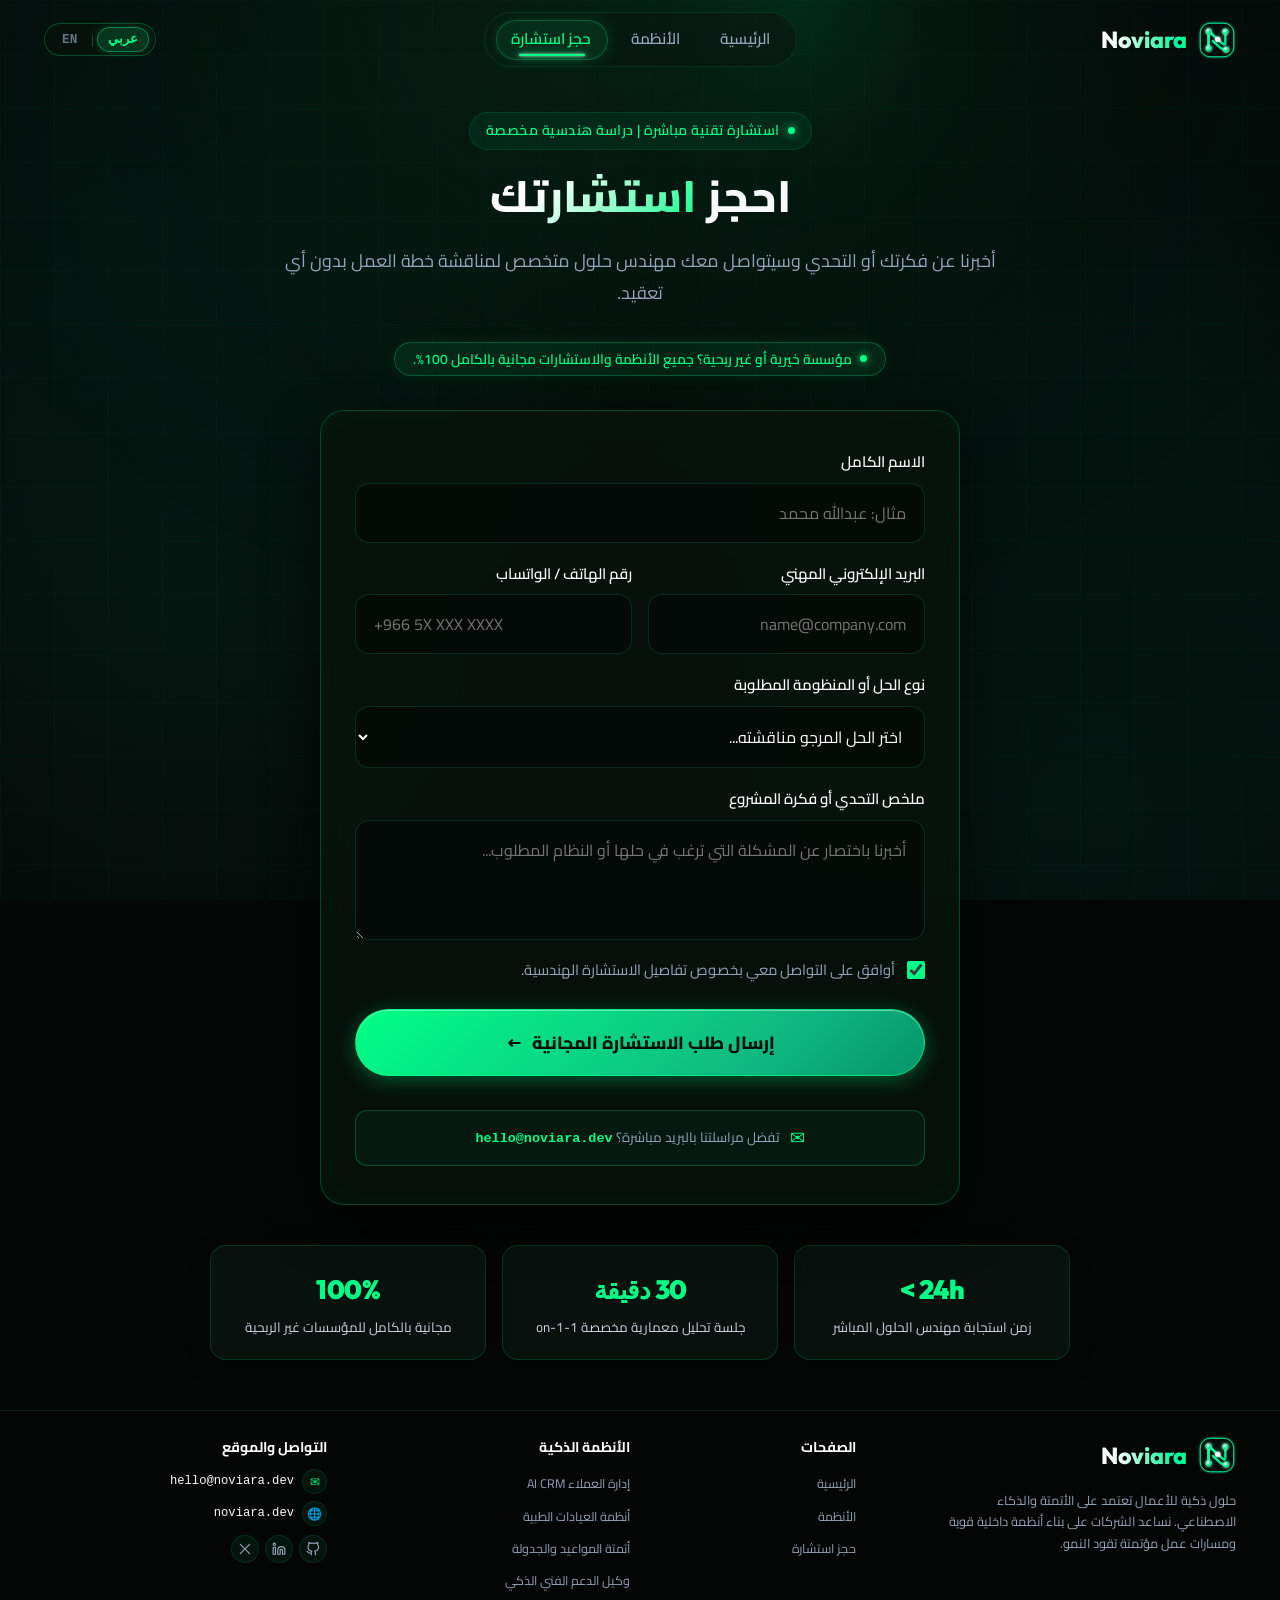
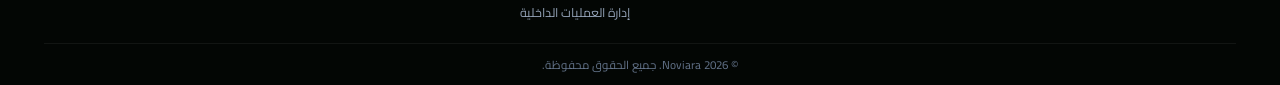
==== commit 83c6bcbf: "ok" ====
--- a/consultation.html
+++ b/consultation.html
@@ -159,116 +159,100 @@
           </div>
         </div>
 
-        <!-- Consultation Two-Column Layout -->
-        <div class="consultation-layout">
+        <!-- Minimalist Centered Consultation Card (Model 3) -->
+        <div class="consultation-minimal-wrap">
           
-          <!-- Column 1: Consultation Form & Success State -->
-          <div class="consultation-form-card reveal">
+          <div class="consultation-minimal-card reveal">
 
             <!-- Active Form -->
             <form id="consultation-form" novalidate>
-              <div class="form-grid">
+              <div class="form-stack">
                 
                 <!-- Field 1: Full Name (Required) -->
                 <div class="form-group" data-field="fullName">
                   <label for="fullName" class="form-label">
                     <span data-i18n="form_name_label">الاسم الكامل</span>
-                    <span class="required-dot" title="مطلوب">*</span>
                   </label>
                   <input type="text" id="fullName" class="form-control" placeholder="مثال: عبدالله محمد" data-i18n-placeholder="form_name_placeholder" autocomplete="name" required>
                   <div class="form-error-msg" role="alert" data-i18n="form_name_error">يرجى إدخال اسمك الكامل بشكل صحيح (3 أحرف على الأقل).</div>
                 </div>
 
-                <!-- Field 2: Email (Required) -->
-                <div class="form-group" data-field="email">
-                  <label for="email" class="form-label">
-                    <span data-i18n="form_email_label">البريد الإلكتروني</span>
-                    <span class="required-dot" title="مطلوب">*</span>
-                  </label>
-                  <input type="email" id="email" class="form-control" placeholder="name@company.com" data-i18n-placeholder="form_email_placeholder" autocomplete="email" required>
-                  <div class="form-error-msg" role="alert" data-i18n="form_email_error">يرجى إدخال بريد إلكتروني صحيح (مثال: name@company.com).</div>
-                </div>
-
-                <!-- Field 3: Phone (Required) -->
-                <div class="form-group" data-field="phone">
-                  <label for="phone" class="form-label">
-                    <span data-i18n="form_phone_label">رقم الهاتف</span>
-                    <span class="required-dot" title="مطلوب">*</span>
-                  </label>
-                  <input type="tel" id="phone" class="form-control" placeholder="+966 5X XXX XXXX" data-i18n-placeholder="form_phone_placeholder" autocomplete="tel" required>
-                  <div class="form-error-msg" role="alert" data-i18n="form_phone_error">يرجى إدخال رقم هاتف صحيح مع مفتاح الدولة أو كود الاتصال.</div>
-                </div>
-
-                <!-- Field 4: Company Name (Optional) -->
-                <div class="form-group">
-                  <label for="companyName" class="form-label">
-                    <span data-i18n="form_company_label">اسم الشركة / العيادة</span>
-                  </label>
-                  <input type="text" id="companyName" class="form-control" placeholder="مثال: شركة الأفق للرعاية" data-i18n-placeholder="form_company_placeholder" autocomplete="organization">
-                </div>
-
-                <!-- Field 5: Business Type / Industry (Optional) -->
-                <div class="form-group">
-                  <label for="businessType" class="form-label">
-                    <span data-i18n="form_business_type_label">نوع النشاط</span>
-                  </label>
-                  <select id="businessType" class="form-control">
-                    <option value="" data-i18n="opt_select_industry">اختر مجال النشاط...</option>
-                    <option value="clinic" data-i18n="opt_clinic">عيادات ومراكز طبية</option>
-                    <option value="company" data-i18n="opt_company">شركة تجارية أو مهنية</option>
-                    <option value="startup" data-i18n="opt_startup">شركة ناشئة (Startup)</option>
-                    <option value="ecommerce" data-i18n="opt_ecommerce">متجر إلكتروني</option>
-                    <option value="consulting" data-i18n="opt_consulting">مكتب استشارات</option>
-                    <option value="realestate" data-i18n="opt_realestate">عقارات وإدارة أملاك</option>
-                    <option value="other" data-i18n="opt_other">قطاع آخر</option>
-                  </select>
-                </div>
-
-                <!-- Field 6: Solution Type -->
-                <div class="form-group">
+                <!-- Fields 2 & 3: Email & Phone (2-Column Subgrid) -->
+                <div class="form-row-2col">
+                  
+                  <!-- Email -->
+                  <div class="form-group" data-field="email">
+                    <label for="email" class="form-label">
+                      <span data-i18n="form_email_label">البريد الإلكتروني المهني</span>
+                    </label>
+                    <input type="email" id="email" class="form-control" placeholder="name@company.com" data-i18n-placeholder="form_email_placeholder" autocomplete="email" required>
+                    <div class="form-error-msg" role="alert" data-i18n="form_email_error">يرجى إدخال بريد إلكتروني صحيح (مثال: name@company.com).</div>
+                  </div>
+
+                  <!-- Phone / WhatsApp -->
+                  <div class="form-group" data-field="phone">
+                    <label for="phone" class="form-label">
+                      <span data-i18n="form_phone_label">رقم الهاتف / الواتساب</span>
+                    </label>
+                    <input type="tel" id="phone" class="form-control" placeholder="+966 5X XXX XXXX" data-i18n-placeholder="form_phone_placeholder" autocomplete="tel" required>
+                    <div class="form-error-msg" role="alert" data-i18n="form_phone_error">يرجى إدخال رقم هاتف صحيح مع مفتاح الدولة أو كود الاتصال.</div>
+                  </div>
+
+                </div>
+
+                <!-- Field 4: Solution Type -->
+                <div class="form-group" data-field="solutionType">
                   <label for="solutionType" class="form-label">
-                    <span data-i18n="form_solution_type_label">نوع الحل المطلوب</span>
+                    <span data-i18n="form_solution_type_label">نوع الحل أو المنظومة المطلوبة</span>
                   </label>
                   <select id="solutionType" class="form-control">
                     <option value="" data-i18n="opt_select_solution">اختر الحل المرجو مناقشته...</option>
-                    <option value="ai-automation" data-i18n="opt_ai_automation">أتمتة العمليات بالذكاء الاصطناعي (AI Automation)</option>
-                    <option value="crm" data-i18n="opt_crm">نظام إدارة العملاء الذكي (AI + CRM)</option>
+                    <option value="ai-automation" data-i18n="opt_ai_automation">أتمتة العمليات والمهام بالذكاء الاصطناعي</option>
+                    <option value="crm" data-i18n="opt_crm">نظام إدارة العملاء الذكي (AI CRM)</option>
                     <option value="clinic-system" data-i18n="opt_clinic_system">نظام إدارة العيادات والمراكز الطبية</option>
-                    <option value="scheduling" data-i18n="opt_scheduling">نظام أتمتة المواعيد والجدولة</option>
+                    <option value="scheduling" data-i18n="opt_scheduling">نظام أتمتة المواعيد والجدولة الذكية</option>
                     <option value="support-agent" data-i18n="opt_support_agent">وكيل خدمة العملاء الذكي (AI Support)</option>
                     <option value="internal-system" data-i18n="opt_internal_system">نظام إدارة داخلي مخصص (Internal ERP)</option>
-                    <option value="analytics" data-i18n="opt_analytics">نظام تحليلات وتقارير تنبؤية</option>
-                    <option value="custom" data-i18n="opt_custom_solution">استشارة عامة لتحديد الحل الأنسب</option>
+                    <option value="analytics" data-i18n="opt_analytics">نظام تحليلات وتقارير تنبؤية متقدمة</option>
+                    <option value="custom" data-i18n="opt_custom_solution">استشارة عامة وتصميم نظام مخصص من الصفر</option>
                   </select>
                 </div>
 
-                <!-- Field 7: Project Details (Required - min length) -->
-                <div class="form-group full-width" data-field="projectDetails">
+                <!-- Field 5: Project Details (Required) -->
+                <div class="form-group" data-field="projectDetails">
                   <label for="projectDetails" class="form-label">
-                    <span data-i18n="form_details_label">تفاصيل المشروع والتحديات الحالية</span>
-                    <span class="required-dot" title="مطلوب">*</span>
+                    <span data-i18n="form_details_label">ملخص التحدي أو فكرة المشروع</span>
                   </label>
-                  <textarea id="projectDetails" class="form-control" rows="4" placeholder="أخبرنا باختصار عن التحديات التي تواجهها في أعمالك الحالية أو النظام الذي ترغب في بنائه..." data-i18n-placeholder="form_details_placeholder" required></textarea>
+                  <textarea id="projectDetails" class="form-control" rows="3" placeholder="أخبرنا باختصار عن المشكلة التي ترغب في حلها أو النظام المطلوب..." data-i18n-placeholder="form_details_placeholder" required></textarea>
                   <div class="form-error-msg" role="alert" data-i18n="form_details_error">يرجى كتابة تفاصيل مشروعك (على الأقل 10 أحرف).</div>
                 </div>
 
-                <!-- Field 8: Consent Checkbox (Required) -->
-                <div class="form-group full-width" data-field="termsAgreement">
+                <!-- Field 6: Consent Checkbox (Required) -->
+                <div class="form-group" data-field="termsAgreement">
                   <label class="form-checkbox-label">
-                    <input type="checkbox" id="termsAgreement" required>
-                    <span data-i18n="form_terms_text">أوافق على استخدام بياناتي للتواصل معي بخصوص طلب الاستشارة.</span>
+                    <input type="checkbox" id="termsAgreement" checked required>
+                    <span data-i18n="form_terms_text">أوافق على التواصل معي بخصوص تفاصيل الاستشارة الهندسية.</span>
                   </label>
                   <div class="form-error-msg" role="alert" data-i18n="form_terms_error">يرجى الموافقة على شروط التواصل للمتابعة.</div>
                 </div>
 
-              </div>
-
-              <!-- Submit Button -->
-              <div style="margin-top: 32px;">
-                <button type="submit" id="submit-consult-btn" class="btn btn-primary btn-lg btn-glow-pulse" style="width: 100%;">
-                  <span data-i18n="form_submit_btn">إرسال طلب الاستشارة</span>
-                  <span class="btn-icon">←</span>
-                </button>
+                <!-- Submit Button -->
+                <div style="margin-top: 10px;">
+                  <button type="submit" id="submit-consult-btn" class="btn btn-primary btn-lg btn-glow-pulse" style="width: 100%;">
+                    <span data-i18n="form_submit_btn">إرسال طلب الاستشارة المجانية</span>
+                    <span class="btn-icon">←</span>
+                  </button>
+                </div>
+
+                <!-- Direct Email Strip -->
+                <div class="trust-direct-email" style="margin-top: 16px;">
+                  <span class="trust-email-icon">✉</span>
+                  <div>
+                    <span data-i18n="side_direct_contact_sub">تفضل مراسلتنا بالبريد مباشرة؟</span>
+                    <a href="mailto:hello@noviara.dev">hello@noviara.dev</a>
+                  </div>
+                </div>
+
               </div>
             </form>
 
@@ -302,96 +286,22 @@
 
           </div>
 
-          <!-- Column 2: Side Visual & Trust Features -->
-          <div class="consultation-info-col reveal reveal-delay-2">
-            
-            <div class="consultation-visual-canvas-card">
-              <!-- Animated SVG Illustration for Connected Workflows -->
-              <div class="consultation-graphic-svg" aria-hidden="true">
-                <svg viewBox="0 0 400 240" fill="none" xmlns="http://www.w3.org/2000/svg">
-                  <defs>
-                    <radialGradient id="consult-grad" cx="50%" cy="50%" r="50%">
-                      <stop offset="0%" stop-color="#00ff87" stop-opacity="0.25"/>
-                      <stop offset="100%" stop-color="#00ff87" stop-opacity="0"/>
-                    </radialGradient>
-                  </defs>
-                  
-                  <circle cx="200" cy="120" r="90" fill="url(#consult-grad)"/>
-                  
-                  <!-- Central Connected System -->
-                  <circle cx="200" cy="120" r="28" fill="#040806" stroke="#00ff87" stroke-width="2.5"/>
-                  <circle cx="200" cy="120" r="8" fill="#00ff87"/>
-                  
-                  <!-- Satellite Nodes -->
-                  <g>
-                    <!-- Node 1: AI Brain -->
-                    <line x1="200" y1="120" x2="100" y2="60" stroke="rgba(16, 185, 129, 0.4)" stroke-width="2" stroke-dasharray="4,4"/>
-                    <circle cx="100" cy="60" r="20" fill="#081810" stroke="#10b981" stroke-width="1.5"/>
-                    <circle cx="100" cy="60" r="5" fill="#00ff87"/>
-                    <text x="100" y="95" fill="#94a3b8" font-size="11" font-family="'Cairo', sans-serif" text-anchor="middle">AI Model</text>
-                    
-                    <!-- Node 2: Automation -->
-                    <line x1="200" y1="120" x2="300" y2="60" stroke="rgba(16, 185, 129, 0.4)" stroke-width="2" stroke-dasharray="4,4"/>
-                    <circle cx="300" cy="60" r="20" fill="#081810" stroke="#10b981" stroke-width="1.5"/>
-                    <circle cx="300" cy="60" r="5" fill="#00ff87"/>
-                    <text x="300" y="95" fill="#94a3b8" font-size="11" font-family="'Cairo', sans-serif" text-anchor="middle">Automation</text>
-                    
-                    <!-- Node 3: Database & CRM -->
-                    <line x1="200" y1="120" x2="110" y2="180" stroke="rgba(16, 185, 129, 0.4)" stroke-width="2" stroke-dasharray="4,4"/>
-                    <circle cx="110" cy="180" r="20" fill="#081810" stroke="#10b981" stroke-width="1.5"/>
-                    <circle cx="110" cy="180" r="5" fill="#00ff87"/>
-                    <text x="110" y="215" fill="#94a3b8" font-size="11" font-family="'Cairo', sans-serif" text-anchor="middle">Data & Systems</text>
-                    
-                    <!-- Node 4: Workflows -->
-                    <line x1="200" y1="120" x2="290" y2="180" stroke="rgba(16, 185, 129, 0.4)" stroke-width="2" stroke-dasharray="4,4"/>
-                    <circle cx="290" cy="180" r="20" fill="#081810" stroke="#10b981" stroke-width="1.5"/>
-                    <circle cx="290" cy="180" r="5" fill="#00ff87"/>
-                    <text x="290" y="215" fill="#94a3b8" font-size="11" font-family="'Cairo', sans-serif" text-anchor="middle">Workflows</text>
-                  </g>
-                </svg>
-              </div>
-
-              <!-- Perks & Consultation Guarantees -->
-              <div class="info-perks-list">
-                <div class="info-perk-item">
-                  <div class="info-perk-icon">✓</div>
-                  <div class="info-perk-text">
-                    <h4 data-i18n="side_perk1_title">جلسة تحليل أولية مركزة</h4>
-                    <p data-i18n="side_perk1_desc">نستمع إلى احتياجاتك ونحدد نقاط الاختناق اليدوية القابلة للأتمتة الفورية.</p>
-                  </div>
-                </div>
-
-                <div class="info-perk-item">
-                  <div class="info-perk-icon">✓</div>
-                  <div class="info-perk-text">
-                    <h4 data-i18n="side_perk2_title">تصور معماري مخصص</h4>
-                    <p data-i18n="side_perk2_desc">نقدم لك مقترحاً تقنياً واضحاً يوضح البنية الهندسية وتكلفة وعائد الاستثمار (ROI).</p>
-                  </div>
-                </div>
-
-                <div class="info-perk-item">
-                  <div class="info-perk-icon">✓</div>
-                  <div class="info-perk-text">
-                    <h4 data-i18n="side_perk3_title">سرية بيانات والتزام تام</h4>
-                    <p data-i18n="side_perk3_desc">بيانات عملك وأفكارك محمية باتفاقيات سرية مهنية غير قابلة للمساومة.</p>
-                  </div>
-                </div>
-              </div>
-            </div>
-
-            <!-- Direct Contact Card -->
-            <div class="sector-card" style="background: rgba(16, 185, 129, 0.05); border-color: rgba(0, 255, 135, 0.3);">
-              <div class="sector-icon" style="background: rgba(0, 255, 135, 0.15);">
-                ✉
-              </div>
-              <div class="sector-info">
-                <h4 data-i18n="side_direct_contact_title">تفضل التواصل المباشر عبر البريد؟</h4>
-                <p><span data-i18n="side_direct_contact_sub">يمكنك مراسلتنا في أي وقت على</span> <a href="mailto:hello@noviara.dev" style="color: var(--green-neon); font-family: var(--font-mono); font-weight: 700;">hello@noviara.dev</a></p>
-              </div>
-            </div>
-
-          </div>
-
+        </div>
+
+        <!-- Horizontal 3-Column Metrics Strip -->
+        <div class="wide-metrics-bar reveal">
+          <div class="metric-strip-card">
+            <span class="metric-strip-num"><bdi data-i18n="metric_strip_1_num">&lt; 24h</bdi></span>
+            <span class="metric-strip-label" data-i18n="metric_strip_1_lbl">زمن استجابة مهندس الحلول المباشر</span>
+          </div>
+          <div class="metric-strip-card">
+            <span class="metric-strip-num" data-i18n="metric_strip_2_num">30 دقيقة</span>
+            <span class="metric-strip-label" data-i18n="metric_strip_2_lbl">جلسة تحليل معمارية مخصصة 1-on-1</span>
+          </div>
+          <div class="metric-strip-card">
+            <span class="metric-strip-num" data-i18n="metric_strip_3_num">100%</span>
+            <span class="metric-strip-label" data-i18n="metric_strip_3_lbl">مجانية بالكامل للمؤسسات غير الربحية</span>
+          </div>
         </div>
 
       </div>
--- a/css/style.css
+++ b/css/style.css
@@ -1096,6 +1096,10 @@
     font-size: 0.62rem;
     letter-spacing: 1px;
   }
+  .core-center-node .core-logo-icon {
+    width: 42px;
+    height: 42px;
+  }
   .tag-ai {
     top: 6%;
     right: 5%;
@@ -1174,6 +1178,19 @@
   letter-spacing: 1.5px;
   color: var(--green-neon);
   font-family: var(--font-mono);
+}
+
+.core-center-node .core-logo-icon {
+  width: 56px;
+  height: 56px;
+  object-fit: contain;
+  filter: drop-shadow(0 0 12px rgba(0, 255, 168, 0.75));
+  transition: transform 0.3s ease;
+  pointer-events: none;
+}
+
+.core-center-node:hover .core-logo-icon {
+  transform: scale(1.08);
 }
 
 /* Floating AI Badges around the core */
@@ -2164,7 +2181,7 @@
   display: grid;
   grid-template-columns: 1.15fr 0.85fr;
   gap: 50px;
-  align-items: flex-start;
+  align-items: stretch;
 }
 
 @media (max-width: 1024px) {
@@ -2188,6 +2205,99 @@
   .consultation-form-card {
     padding: 28px 20px;
   }
+}
+
+/* Minimalist Centered Layout (Model 3) */
+.consultation-minimal-wrap {
+  max-width: 640px;
+  margin: 0 auto 40px;
+  width: 100%;
+}
+
+.consultation-minimal-card {
+  background: rgba(8, 20, 14, 0.78);
+  border: 1px solid rgba(0, 255, 135, 0.22);
+  border-radius: 24px;
+  padding: 38px 34px;
+  box-shadow: 0 20px 50px rgba(0, 0, 0, 0.6), inset 0 0 30px rgba(0, 255, 135, 0.03);
+  backdrop-filter: blur(20px);
+  -webkit-backdrop-filter: blur(20px);
+  position: relative;
+}
+
+@media (max-width: 600px) {
+  .consultation-minimal-card {
+    padding: 26px 18px;
+    border-radius: 20px;
+  }
+}
+
+.form-stack {
+  display: flex;
+  flex-direction: column;
+  gap: 18px;
+}
+
+.form-row-2col {
+  display: grid;
+  grid-template-columns: repeat(2, 1fr);
+  gap: 16px;
+}
+
+@media (max-width: 580px) {
+  .form-row-2col {
+    grid-template-columns: 1fr;
+    gap: 18px;
+  }
+}
+
+/* Horizontal 3-column Metrics Strip */
+.wide-metrics-bar {
+  max-width: 860px;
+  margin: 0 auto;
+  display: grid;
+  grid-template-columns: repeat(3, 1fr);
+  gap: 16px;
+}
+
+@media (max-width: 768px) {
+  .wide-metrics-bar {
+    grid-template-columns: 1fr;
+    max-width: 480px;
+  }
+}
+
+.metric-strip-card {
+  background: rgba(10, 24, 18, 0.65);
+  border: 1px solid rgba(0, 255, 135, 0.16);
+  border-radius: 16px;
+  padding: 22px 18px;
+  text-align: center;
+  transition: all 0.25s ease;
+  box-shadow: 0 8px 24px rgba(0, 0, 0, 0.3);
+}
+
+.metric-strip-card:hover {
+  border-color: #00ff87;
+  transform: translateY(-3px);
+  box-shadow: 0 10px 28px rgba(0, 255, 135, 0.15);
+}
+
+.metric-strip-num {
+  font-size: 1.65rem;
+  font-weight: 900;
+  color: #00ff87;
+  font-family: var(--font-outfit, 'Outfit', sans-serif);
+  margin-bottom: 5px;
+  display: block;
+  letter-spacing: -0.5px;
+}
+
+.metric-strip-label {
+  font-size: 0.84rem;
+  color: #cbd5e1;
+  line-height: 1.45;
+  display: block;
 }
 
 .form-grid {
@@ -2362,67 +2472,252 @@
   margin-bottom: 32px;
 }
 
-/* Consultation Visual Column (Section 16) */
+/* Consultation Visual Column (Section 16: Trust & ROI Shield) */
 .consultation-info-col {
   display: flex;
   flex-direction: column;
-  gap: 28px;
-}
-
-.consultation-visual-canvas-card {
+  height: 100%;
+}
+
+.trust-shield-card {
   background: var(--bg-card);
   border: 1px solid var(--border-card);
   border-radius: var(--radius-xl);
-  padding: 36px 30px;
+  padding: 34px 28px;
   position: relative;
   overflow: hidden;
   box-shadow: var(--shadow-card);
-}
-
-.consultation-graphic-svg {
-  width: 100%;
-  height: 230px;
-  margin-bottom: 24px;
-}
-
-.info-perks-list {
+  backdrop-filter: blur(16px);
+  -webkit-backdrop-filter: blur(16px);
   display: flex;
   flex-direction: column;
+  justify-content: space-between;
   gap: 18px;
-}
-
-.info-perk-item {
-  display: flex;
-  align-items: flex-start;
-  gap: 14px;
-}
-
-.info-perk-icon {
-  width: 36px;
-  height: 36px;
+  height: 100%;
+}
+
+.trust-shield-card::after {
+  content: '';
+  position: absolute;
+  top: -50px;
+  left: -50px;
+  width: 140px;
+  height: 140px;
+  background: rgba(0, 255, 135, 0.12);
+  filter: blur(45px);
   border-radius: 50%;
-  background: rgba(0, 255, 135, 0.1);
-  border: 1px solid rgba(0, 255, 135, 0.25);
+  pointer-events: none;
+}
+[dir="ltr"] .trust-shield-card::after {
+  left: auto;
+  right: -50px;
+}
+
+.trust-top-bar {
+  display: flex;
+  align-items: center;
+  gap: 16px;
+  padding-bottom: 16px;
+  border-bottom: 1px solid rgba(255, 255, 255, 0.08);
+}
+
+.shield-icon-badge {
+  width: 48px;
+  height: 48px;
+  border-radius: 14px;
+  background: linear-gradient(135deg, rgba(0, 255, 135, 0.2) 0%, rgba(16, 185, 129, 0.05) 100%);
+  border: 1.5px solid rgba(0, 255, 135, 0.45);
   display: flex;
   align-items: center;
   justify-content: center;
-  color: var(--green-neon);
+  font-size: 1.5rem;
+  box-shadow: 0 0 16px rgba(0, 255, 135, 0.2);
   flex-shrink: 0;
-  margin-top: 2px;
-}
-
-.info-perk-text h4 {
-  font-size: 1.05rem;
+}
+
+.trust-head-text h3 {
+  font-size: 1.15rem;
+  font-weight: 800;
+  color: #ffffff;
+  margin: 0 0 4px 0;
+}
+
+.trust-head-text p {
+  font-size: 0.84rem;
+  color: var(--text-secondary);
+  margin: 0;
+  line-height: 1.5;
+}
+
+/* 3 Metrics Highlights */
+.metrics-highlight-grid {
+  display: grid;
+  grid-template-columns: repeat(3, 1fr);
+  gap: 10px;
+}
+
+@media (max-width: 480px) {
+  .metrics-highlight-grid {
+    grid-template-columns: 1fr;
+  }
+}
+
+.metric-highlight-card {
+  background: rgba(12, 28, 20, 0.65);
+  border: 1px solid rgba(0, 255, 135, 0.18);
+  border-radius: 12px;
+  padding: 12px 8px;
+  text-align: center;
+  transition: all 0.25s ease;
+}
+
+.metric-highlight-card:hover {
+  border-color: var(--green-neon);
+  transform: translateY(-2px);
+  box-shadow: 0 6px 16px rgba(0, 255, 135, 0.12);
+}
+
+.metric-num {
+  font-size: 1.35rem;
+  font-weight: 900;
+  color: var(--green-neon);
+  font-family: var(--font-outfit, 'Outfit', sans-serif);
+  margin-bottom: 4px;
+  display: block;
+}
+
+.metric-label {
+  font-size: 0.74rem;
+  color: #cbd5e1;
+  line-height: 1.35;
+  display: block;
+  font-weight: 500;
+}
+
+/* Deliverables Box */
+.deliverables-box {
+  background: rgba(0, 0, 0, 0.35);
+  border: 1px solid rgba(255, 255, 255, 0.08);
+  border-radius: 14px;
+  padding: 16px 18px;
+}
+
+.deliverables-title {
+  font-size: 0.88rem;
   font-weight: 700;
   color: #ffffff;
-  margin-bottom: 4px;
-}
-
-.info-perk-text p {
-  font-size: 0.9rem;
+  margin-bottom: 12px;
+  display: flex;
+  align-items: center;
+  gap: 8px;
+}
+
+.deliverables-list {
+  list-style: none;
+  padding: 0;
+  margin: 0;
+  display: flex;
+  flex-direction: column;
+  gap: 10px;
+}
+
+.deliverable-item {
+  display: flex;
+  align-items: flex-start;
+  gap: 10px;
+  font-size: 0.84rem;
+  color: #cbd5e1;
+  line-height: 1.5;
+}
+
+.deliverable-check {
+  color: var(--green-neon);
+  font-weight: 800;
+  font-size: 0.95rem;
+  line-height: 1.2;
+  flex-shrink: 0;
+}
+
+/* Trust Guarantee Note */
+.trust-footer-note {
+  font-size: 0.8rem;
+  color: #a7f3d0;
+  background: rgba(0, 255, 135, 0.06);
+  border-right: 3px solid var(--green-neon);
+  padding: 10px 14px;
+  border-radius: 4px 10px 10px 4px;
+  line-height: 1.5;
+}
+[dir="ltr"] .trust-footer-note {
+  border-right: none;
+  border-left: 3px solid var(--green-neon);
+  border-radius: 10px 4px 4px 10px;
+}
+
+/* Direct Email Strip */
+.trust-direct-email {
+  display: flex;
+  align-items: center;
+  justify-content: center;
+  gap: 10px;
+  font-size: 0.84rem;
   color: var(--text-secondary);
-  line-height: 1.6;
-}
+  padding: 12px 16px;
+  background: rgba(16, 185, 129, 0.05);
+  border: 1px solid rgba(0, 255, 135, 0.25);
+  border-radius: 12px;
+  transition: all 0.25s ease;
+}
+
+.trust-direct-email:hover {
+  border-color: var(--green-neon);
+  background: rgba(16, 185, 129, 0.09);
+  box-shadow: 0 4px 16px rgba(0, 255, 135, 0.1);
+}
+
+.trust-email-icon {
+  font-size: 1.1rem;
+  color: var(--green-neon);
+  flex-shrink: 0;
+}
+
+.trust-direct-email a {
+  color: var(--green-neon);
+  font-family: var(--font-mono, monospace);
+  font-weight: 700;
+  text-decoration: none;
+}
+
+.trust-direct-email a:hover {
+  text-decoration: underline;
+}
+
+/* Form Trust Badges (Below Submit Button) */
+.form-trust-badges {
+  display: flex;
+  align-items: center;
+  justify-content: center;
+  gap: 18px;
+  margin-top: 22px;
+  padding-top: 18px;
+  border-top: 1px solid rgba(255, 255, 255, 0.08);
+  flex-wrap: wrap;
+}
+
+.trust-micro-item {
+  display: inline-flex;
+  align-items: center;
+  gap: 6px;
+  font-size: 0.8rem;
+  color: #94a3b8;
+  font-weight: 500;
+}
+
+.trust-micro-icon {
+  font-size: 0.95rem;
+  color: var(--green-neon);
+}
+
 
 
 /* --- Footer (Section 21) --- */
